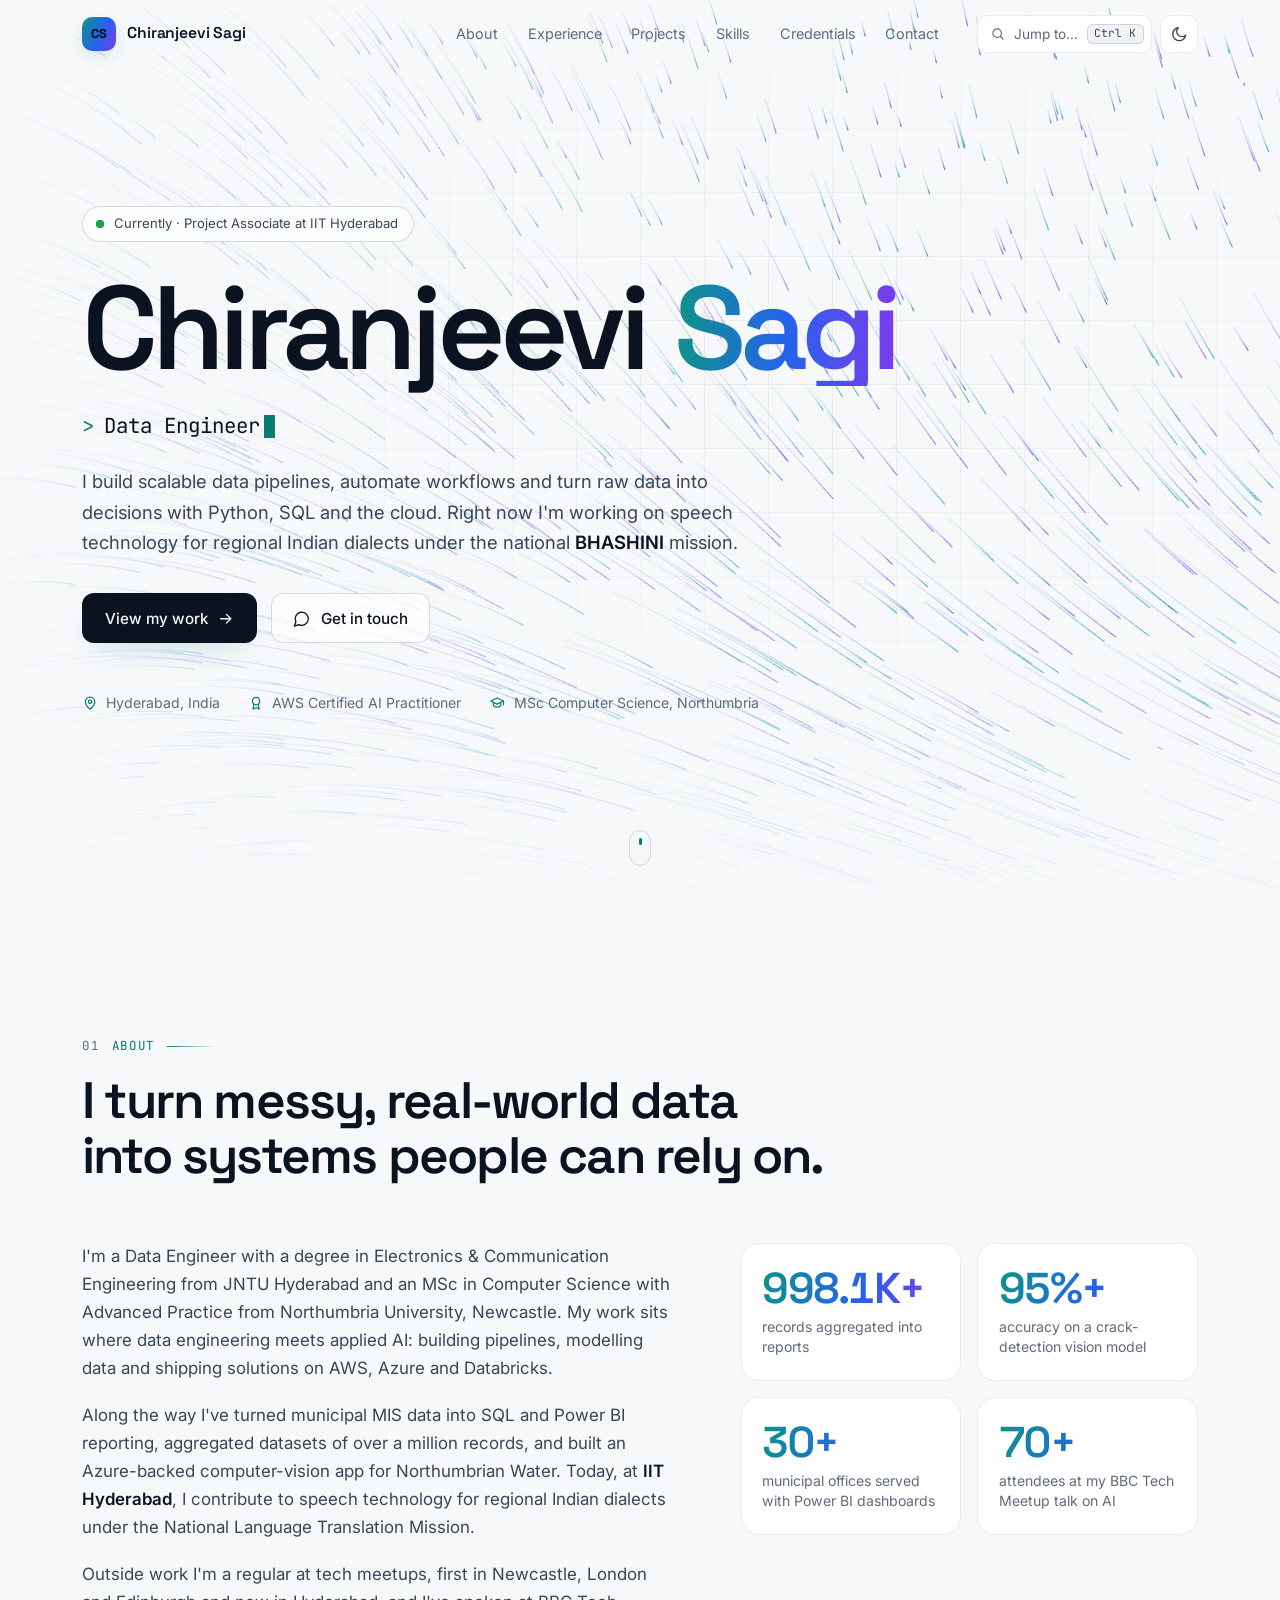
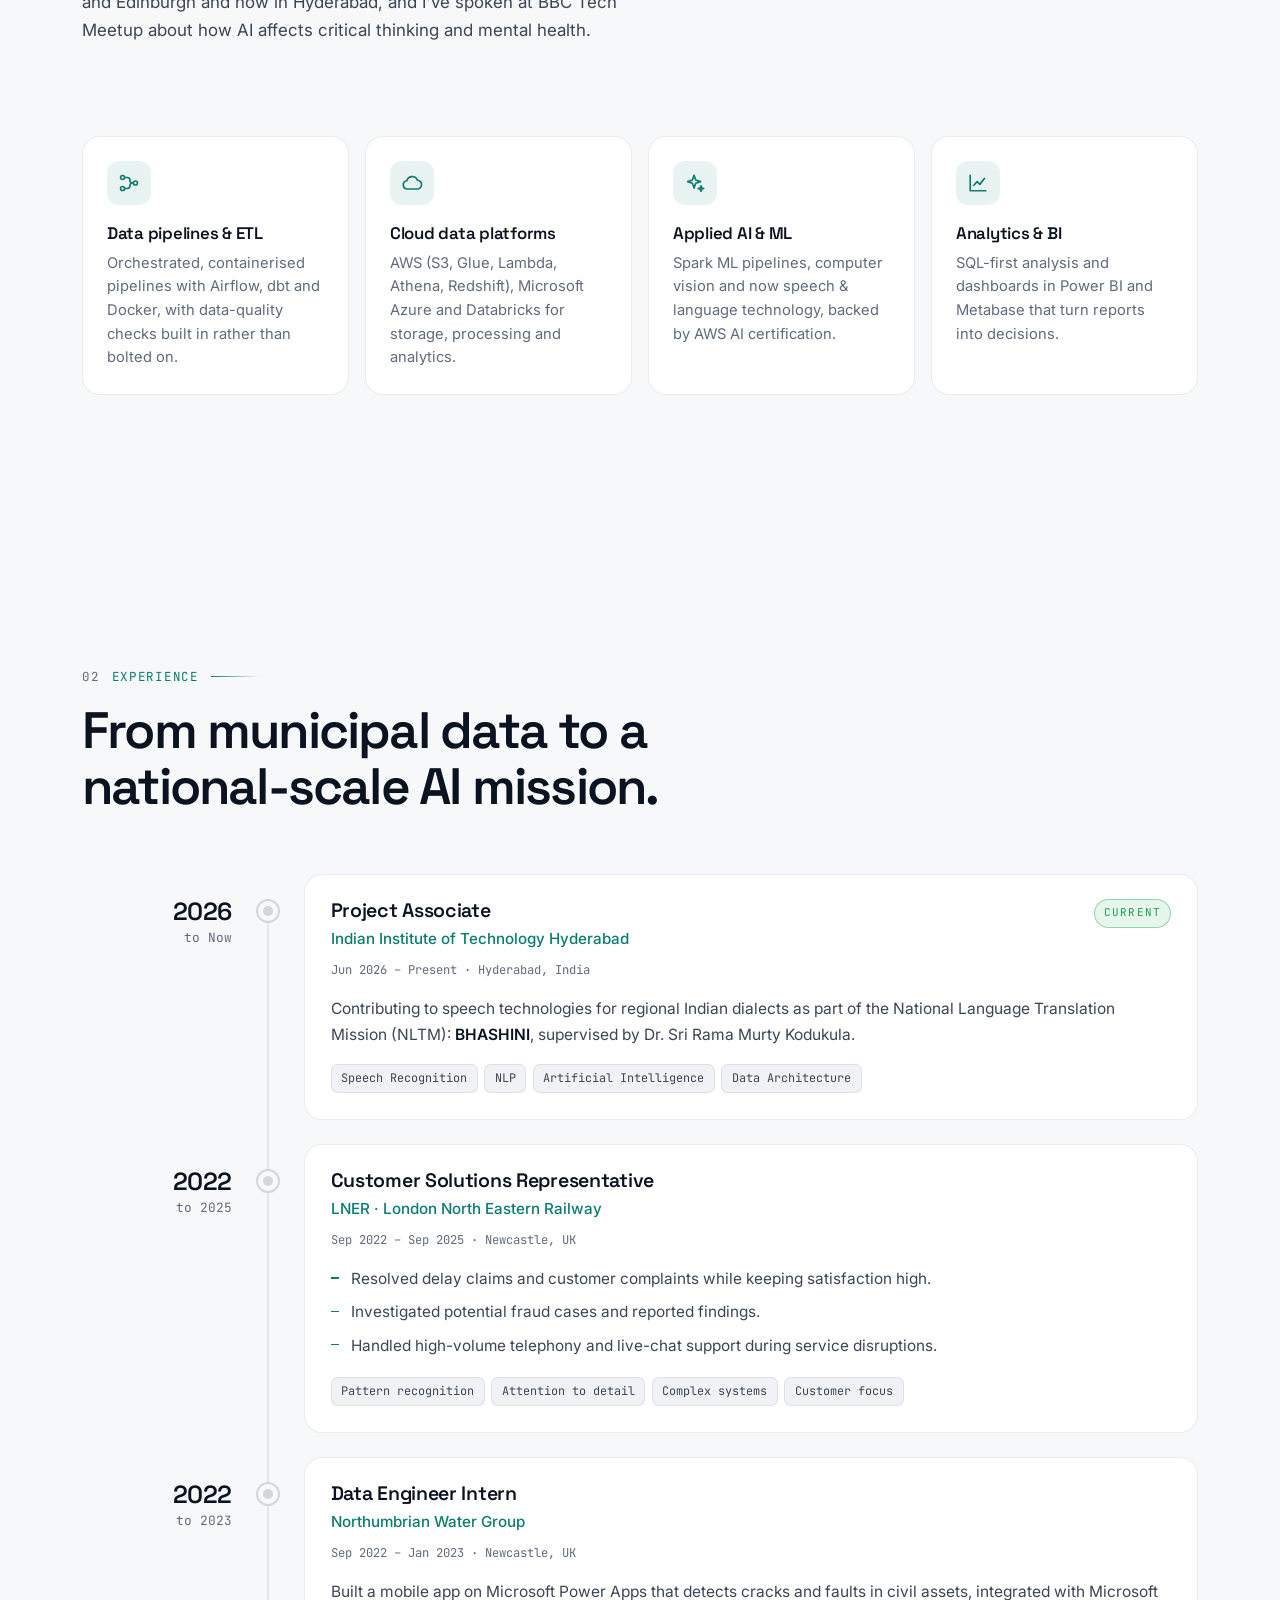
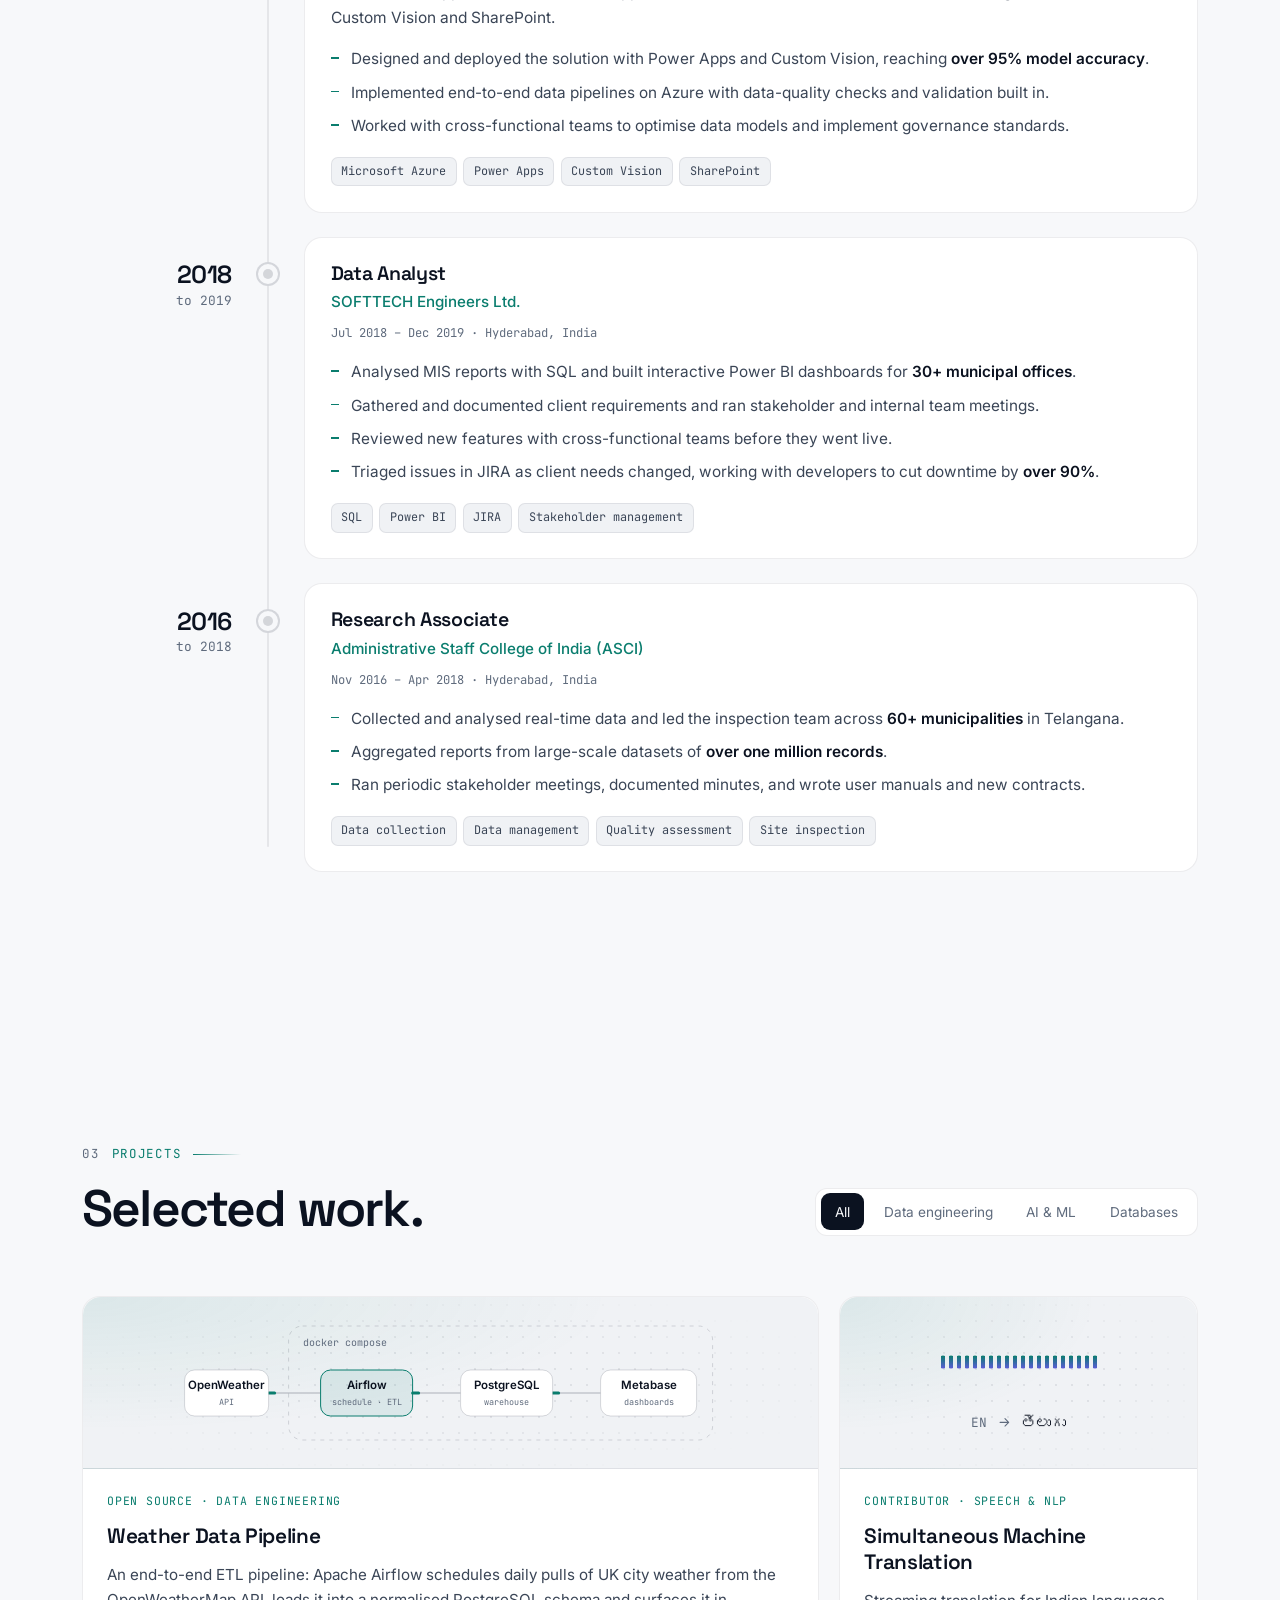
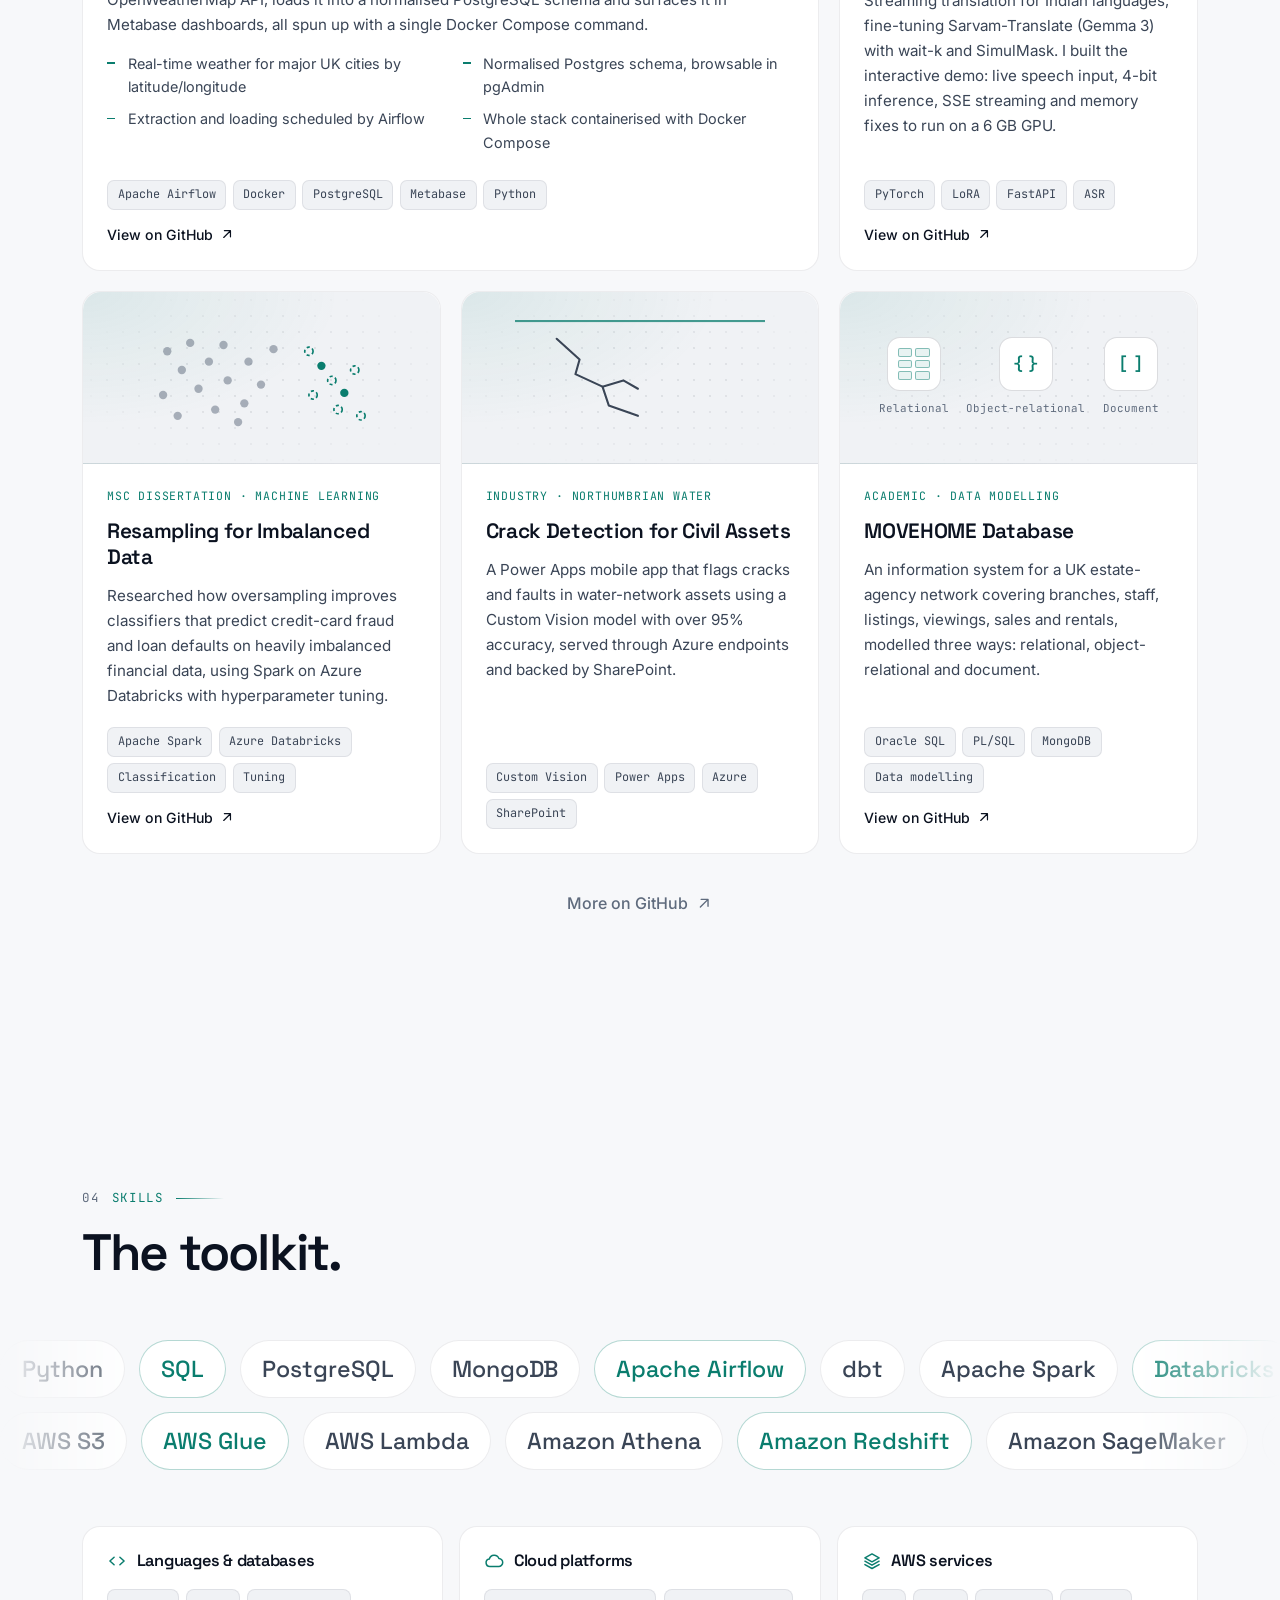
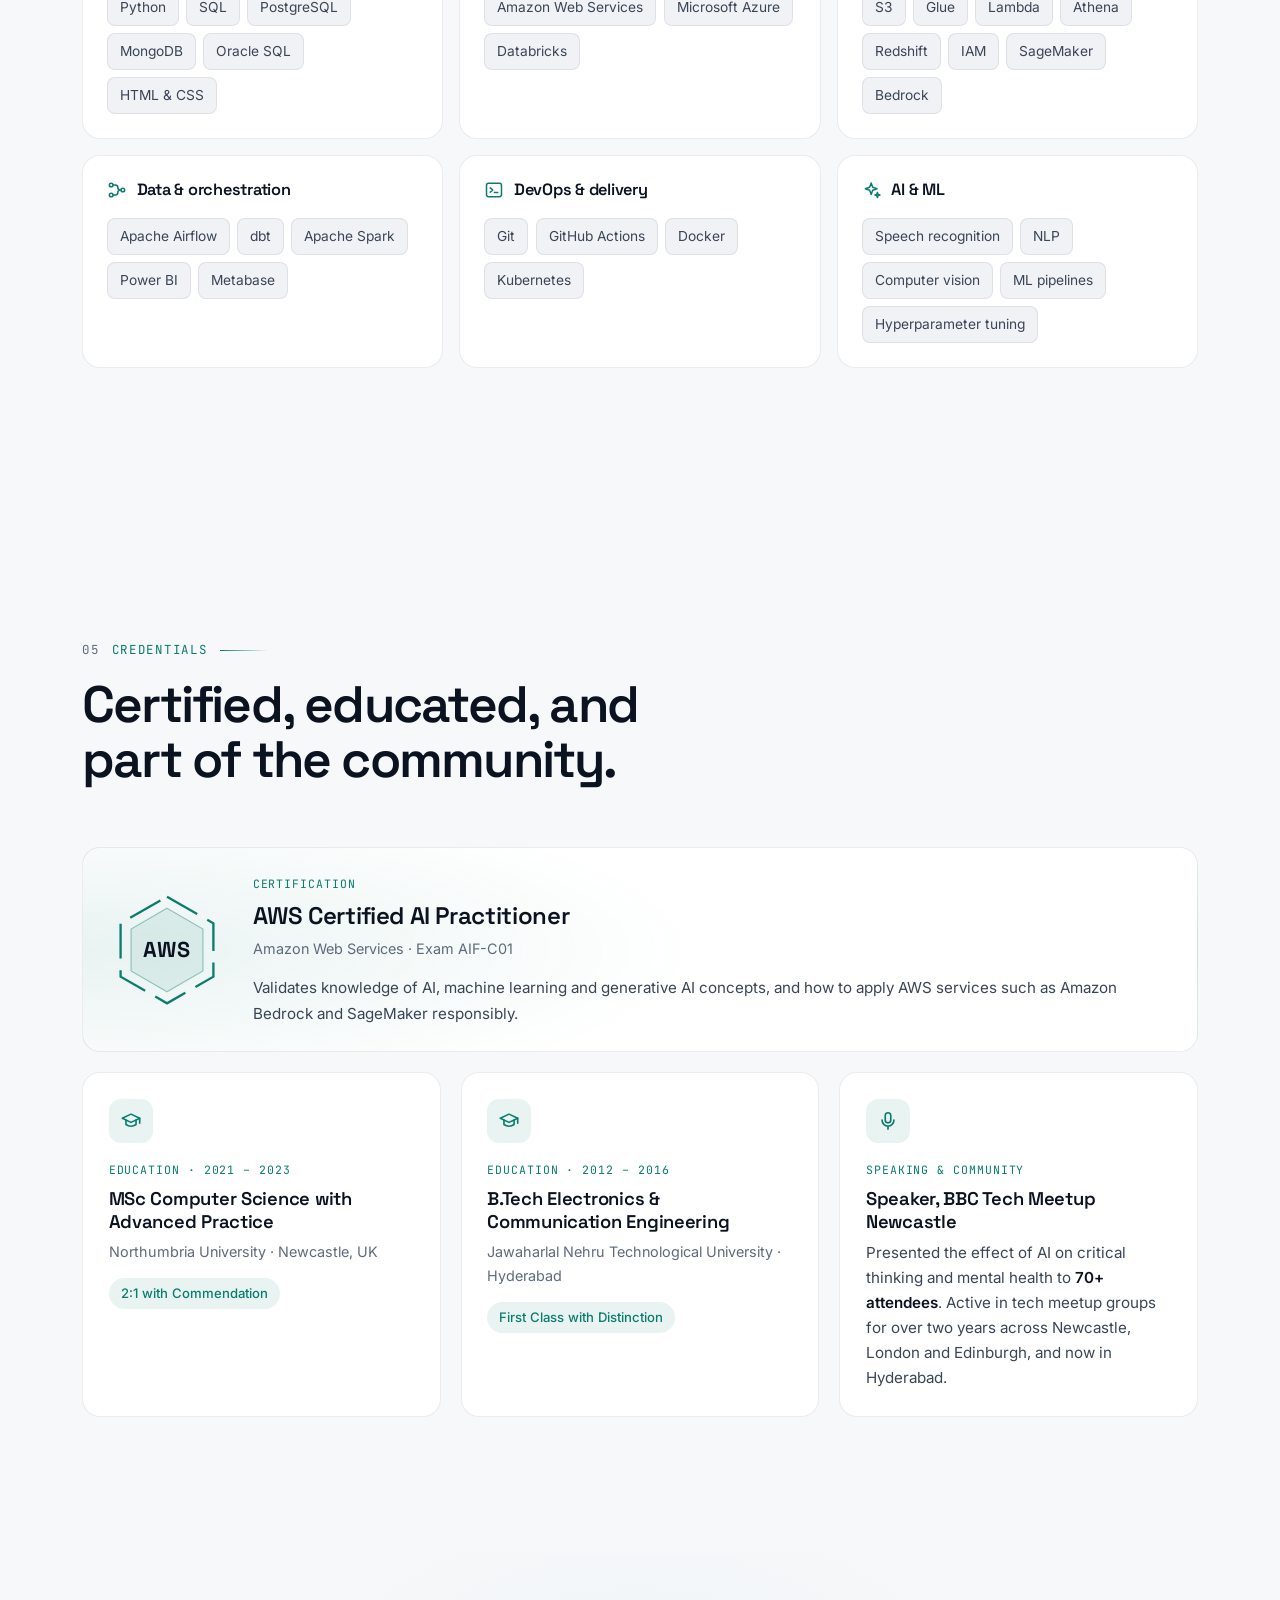
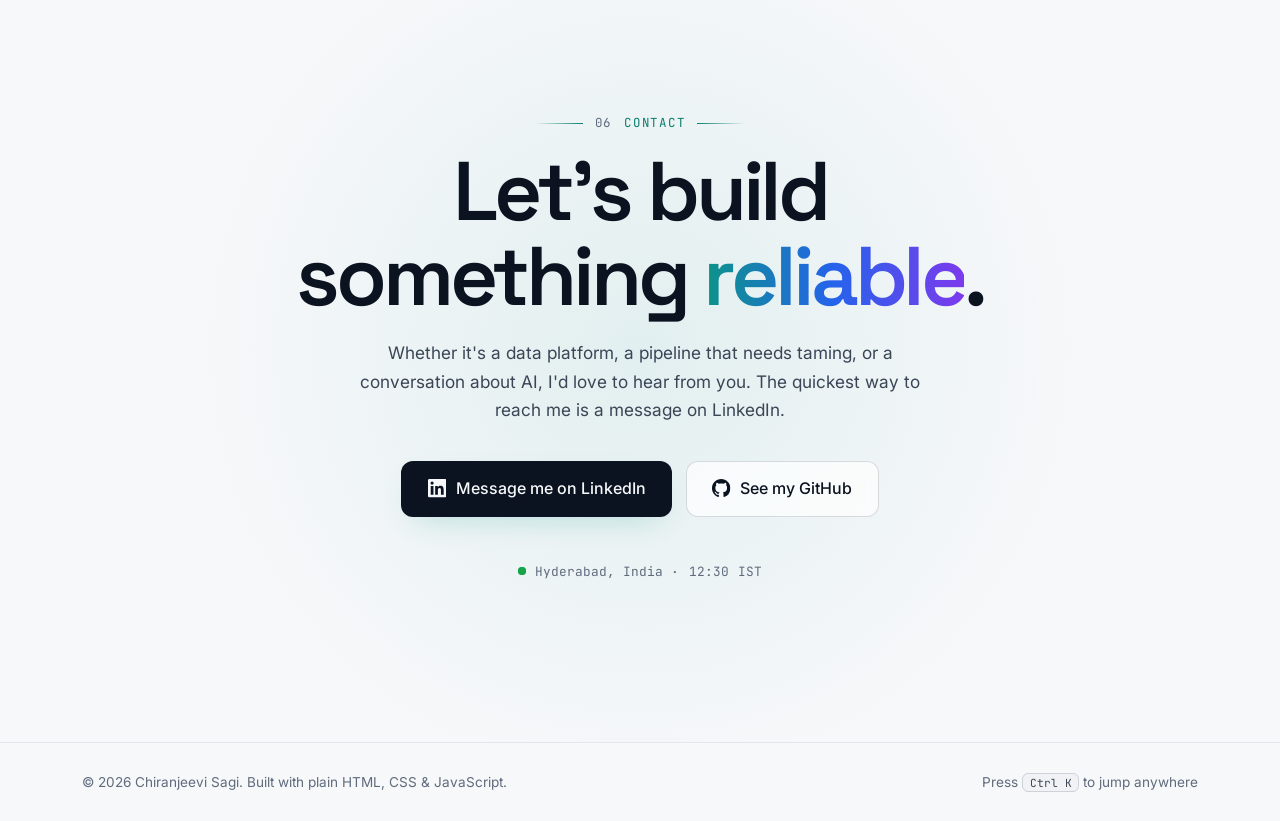
==== index.html @ fb735358 "Launch new portfolio site Plain HTML, CSS and JavaScript with no build step: canvas flow-field hero," ====
<!doctype html>
<html lang="en" class="no-js">
<head>
  <meta charset="utf-8">
  <meta name="viewport" content="width=device-width, initial-scale=1, viewport-fit=cover">
  <title>Chiranjeevi Sagi — Data Engineer</title>
  <meta name="description" content="Chiranjeevi Sagi — Data Engineer and AWS Certified AI Practitioner building scalable data pipelines, cloud data platforms and speech technology at IIT Hyderabad.">
  <meta name="author" content="Chiranjeevi Sagi">
  <link rel="canonical" href="https://chiranjeevi-sagi.github.io/portfolio/">
  <meta name="theme-color" content="#07090d">
  <meta name="color-scheme" content="dark light">

  <meta property="og:type" content="website">
  <meta property="og:site_name" content="Chiranjeevi Sagi">
  <meta property="og:title" content="Chiranjeevi Sagi — Data Engineer">
  <meta property="og:description" content="Scalable data pipelines, cloud data platforms and speech AI. AWS Certified AI Practitioner, currently at IIT Hyderabad.">
  <meta property="og:url" content="https://chiranjeevi-sagi.github.io/portfolio/">
  <meta property="og:image" content="https://chiranjeevi-sagi.github.io/portfolio/assets/img/og.jpg">
  <meta property="og:image:alt" content="Chiranjeevi Sagi — Data Engineer and AWS Certified AI Practitioner">
  <meta property="og:image:width" content="1200">
  <meta property="og:image:height" content="630">
  <meta name="twitter:card" content="summary_large_image">

  <link rel="icon" href="favicon.svg" type="image/svg+xml">
  <link rel="apple-touch-icon" href="assets/img/apple-touch-icon.png">

  <link rel="preconnect" href="https://fonts.googleapis.com">
  <link rel="preconnect" href="https://fonts.gstatic.com" crossorigin>
  <link rel="stylesheet" href="https://fonts.googleapis.com/css2?family=Inter:wght@400..600&family=JetBrains+Mono:wght@400;500&family=Space+Grotesk:wght@500..700&display=swap" media="print" onload="this.media='all'">
  <noscript><link rel="stylesheet" href="https://fonts.googleapis.com/css2?family=Inter:wght@400..600&family=JetBrains+Mono:wght@400;500&family=Space+Grotesk:wght@500..700&display=swap"></noscript>
  <link rel="stylesheet" href="assets/css/style.css">

  <script>
    (function () {
      var d = document.documentElement, t;
      d.classList.replace('no-js', 'js');
      try { t = localStorage.getItem('theme'); } catch (e) {}
      if (t !== 'light' && t !== 'dark') t = matchMedia('(prefers-color-scheme: light)').matches ? 'light' : 'dark';
      d.setAttribute('data-theme', t);
      // Never leave content hidden if the main script fails to load.
      setTimeout(function () { if (!d.classList.contains('ready')) d.classList.remove('js'); }, 4000);
    })();
  </script>
  <script src="assets/js/main.js" defer></script>

  <script type="application/ld+json">
  {
    "@context": "https://schema.org",
    "@type": "Person",
    "name": "Chiranjeevi Sagi",
    "jobTitle": "Data Engineer",
    "url": "https://chiranjeevi-sagi.github.io/portfolio/",
    "sameAs": ["https://github.com/chiranjeevi-sagi", "https://www.linkedin.com/in/chiranjeevisagi/"],
    "worksFor": { "@type": "Organization", "name": "Indian Institute of Technology Hyderabad" },
    "alumniOf": [
      { "@type": "CollegeOrUniversity", "name": "Northumbria University" },
      { "@type": "CollegeOrUniversity", "name": "Jawaharlal Nehru Technological University Hyderabad" }
    ],
    "address": { "@type": "PostalAddress", "addressLocality": "Hyderabad", "addressCountry": "IN" }
  }
  </script>
</head>
<body>
  <svg class="sprite" aria-hidden="true" focusable="false">
    <symbol id="i-github" viewBox="0 0 16 16"><path fill="currentColor" stroke="none" d="M8 0C3.58 0 0 3.58 0 8c0 3.54 2.29 6.53 5.47 7.59.4.07.55-.17.55-.38 0-.19-.01-.82-.01-1.49-2.01.37-2.53-.49-2.69-.94-.09-.23-.48-.94-.82-1.13-.28-.15-.68-.52-.01-.53.63-.01 1.08.58 1.23.82.72 1.21 1.87.87 2.33.66.07-.52.28-.87.51-1.07-1.78-.2-3.64-.89-3.64-3.95 0-.87.31-1.59.82-2.15-.08-.2-.36-1.02.08-2.12 0 0 .67-.21 2.2.82.64-.18 1.32-.27 2-.27.68 0 1.36.09 2 .27 1.53-1.04 2.2-.82 2.2-.82.44 1.1.16 1.92.08 2.12.51.56.82 1.27.82 2.15 0 3.07-1.87 3.75-3.65 3.95.29.25.54.73.54 1.48 0 1.07-.01 1.93-.01 2.2 0 .21.15.46.55.38A8.013 8.013 0 0 0 16 8c0-4.42-3.58-8-8-8z"/></symbol>
    <symbol id="i-linkedin" viewBox="0 0 24 24"><path fill="currentColor" stroke="none" d="M20.45 20.45h-3.56v-5.57c0-1.33-.02-3.04-1.85-3.04-1.85 0-2.14 1.45-2.14 2.94v5.67H9.35V9h3.41v1.56h.05c.48-.9 1.64-1.85 3.37-1.85 3.6 0 4.27 2.37 4.27 5.46v6.28zM5.34 7.43a2.06 2.06 0 1 1 0-4.13 2.06 2.06 0 0 1 0 4.13zM7.12 20.45H3.56V9h3.56v11.45zM22.22 0H1.77C.79 0 0 .77 0 1.73v20.54C0 23.23.79 24 1.77 24h20.45c.98 0 1.78-.77 1.78-1.73V1.73C24 .77 23.2 0 22.22 0z"/></symbol>
    <symbol id="i-chat" viewBox="0 0 24 24"><path d="M7.9 20A9 9 0 1 0 4 16.1L2 22z"/></symbol>
    <symbol id="i-arrow-right" viewBox="0 0 24 24"><path d="M5 12h14m-6-6 6 6-6 6"/></symbol>
    <symbol id="i-arrow-up-right" viewBox="0 0 24 24"><path d="M7 17 17 7M8 7h9v9"/></symbol>
    <symbol id="i-arrow-up" viewBox="0 0 24 24"><path d="M12 19V5m-6 6 6-6 6 6"/></symbol>
    <symbol id="i-sun" viewBox="0 0 24 24"><circle cx="12" cy="12" r="4"/><path d="M12 2.5v2m0 15v2M4.6 4.6l1.45 1.45m11.9 11.9 1.4 1.4M2.5 12h2m15 0h2M4.6 19.4l1.45-1.45M17.95 6.05l1.45-1.45"/></symbol>
    <symbol id="i-moon" viewBox="0 0 24 24"><path d="M20.5 13.2A8.5 8.5 0 1 1 10.8 3.5a6.6 6.6 0 0 0 9.7 9.7z"/></symbol>
    <symbol id="i-search" viewBox="0 0 24 24"><circle cx="11" cy="11" r="6.5"/><path d="m20 20-4.2-4.2"/></symbol>
    <symbol id="i-pin" viewBox="0 0 24 24"><path d="M12 21s-7-5.6-7-11a7 7 0 0 1 14 0c0 5.4-7 11-7 11z"/><circle cx="12" cy="10" r="2.5"/></symbol>
    <symbol id="i-hash" viewBox="0 0 24 24"><path d="M5 9h15M4 15h15M10.5 3.5 8.5 20.5M15.5 3.5l-2 17"/></symbol>
    <symbol id="i-pipeline" viewBox="0 0 24 24"><circle cx="5" cy="6" r="2.2"/><circle cx="5" cy="18" r="2.2"/><circle cx="19" cy="12" r="2.2"/><path d="M7.2 6H10a3 3 0 0 1 3 3v0a3 3 0 0 0 3 3h.8M7.2 18H10a3 3 0 0 0 3-3v0a3 3 0 0 1 3-3"/></symbol>
    <symbol id="i-cloud" viewBox="0 0 24 24"><path d="M7 18.5a4.5 4.5 0 0 1-.6-8.96A6 6 0 0 1 17.9 9a4.25 4.25 0 0 1-.4 9.5H7z"/></symbol>
    <symbol id="i-spark" viewBox="0 0 24 24"><path d="M11 3.5 12.8 8.7 18 10.5 12.8 12.3 11 17.5 9.2 12.3 4 10.5 9.2 8.7z"/><path d="m18.5 15 .8 2.2 2.2.8-2.2.8-.8 2.2-.8-2.2-2.2-.8 2.2-.8z"/></symbol>
    <symbol id="i-chart" viewBox="0 0 24 24"><path d="M3.5 3.5v17h17"/><path d="m7.5 14.5 3.5-4 3 3 5-6.5"/></symbol>
    <symbol id="i-code" viewBox="0 0 24 24"><path d="m8.5 7.5-5 4.5 5 4.5m7-9 5 4.5-5 4.5"/></symbol>
    <symbol id="i-db" viewBox="0 0 24 24"><ellipse cx="12" cy="5.5" rx="7.5" ry="2.8"/><path d="M4.5 5.5v13c0 1.55 3.36 2.8 7.5 2.8s7.5-1.25 7.5-2.8v-13M4.5 12c0 1.55 3.36 2.8 7.5 2.8s7.5-1.25 7.5-2.8"/></symbol>
    <symbol id="i-layers" viewBox="0 0 24 24"><path d="m12 3.5 8.5 4.75L12 13 3.5 8.25z"/><path d="m3.5 12.25 8.5 4.75 8.5-4.75M3.5 16.25 12 21l8.5-4.75"/></symbol>
    <symbol id="i-terminal" viewBox="0 0 24 24"><rect x="3" y="4" width="18" height="16" rx="2.5"/><path d="m7.5 9.5 3 2.5-3 2.5M12.5 15h4"/></symbol>
    <symbol id="i-award" viewBox="0 0 24 24"><circle cx="12" cy="9" r="5.5"/><path d="M8.6 13.4 7.5 21l4.5-2.6 4.5 2.6-1.1-7.6"/></symbol>
    <symbol id="i-cap" viewBox="0 0 24 24"><path d="M2.5 9 12 4.5 21.5 9 12 13.5z"/><path d="M6.5 11v4.8c3.2 2.4 7.8 2.4 11 0V11M21.5 9v5.5"/></symbol>
    <symbol id="i-mic" viewBox="0 0 24 24"><rect x="9" y="3" width="6" height="11" rx="3"/><path d="M5.5 11a6.5 6.5 0 0 0 13 0M12 17.5V21"/></symbol>
    <symbol id="i-palette" viewBox="0 0 24 24"><path d="M12 3.5a8.5 8.5 0 1 0 0 17c1.1 0 1.6-.8 1.6-1.6 0-1.1-.9-1.4-.9-2.3 0-.9.7-1.6 1.6-1.6h2.1a4.1 4.1 0 0 0 4.1-4.1c0-4.2-3.8-7.4-8.5-7.4z"/><circle cx="7.8" cy="11" r="1"/><circle cx="10.5" cy="7.5" r="1"/><circle cx="14.8" cy="7.8" r="1"/></symbol>
  </svg>

  <a class="skip-link" href="#main">Skip to content</a>
  <div class="progress" aria-hidden="true"><span></span></div>

  <header class="site-header">
    <nav class="nav container" aria-label="Primary">
      <a class="brand" href="#home" aria-label="Chiranjeevi Sagi, back to top">
        <span class="brand-mark" aria-hidden="true">CS</span>
        <span class="brand-name">Chiranjeevi Sagi</span>
      </a>

      <div class="nav-links-wrap">
        <ul class="nav-links">
          <li><a href="#about" data-nav>About</a></li>
          <li><a href="#experience" data-nav>Experience</a></li>
          <li><a href="#projects" data-nav>Projects</a></li>
          <li><a href="#skills" data-nav>Skills</a></li>
          <li><a href="#credentials" data-nav>Credentials</a></li>
          <li><a href="#contact" data-nav>Contact</a></li>
        </ul>
        <span class="nav-indicator" aria-hidden="true"></span>
      </div>

      <div class="nav-actions">
        <button class="cmd-btn" type="button" data-palette-open aria-label="Open command menu" aria-keyshortcuts="Control+K Meta+K">
          <svg class="icon" aria-hidden="true"><use href="#i-search"/></svg>
          <span class="cmd-btn-label">Jump to…</span>
          <kbd data-kbd>Ctrl K</kbd>
        </button>
        <button class="icon-btn theme-toggle" type="button" aria-label="Switch to light theme">
          <svg class="icon icon-sun" aria-hidden="true"><use href="#i-sun"/></svg>
          <svg class="icon icon-moon" aria-hidden="true"><use href="#i-moon"/></svg>
        </button>
        <button class="icon-btn menu-toggle" type="button" aria-expanded="false" aria-controls="mobile-menu" aria-label="Open menu">
          <span class="menu-bars" aria-hidden="true"><span></span><span></span></span>
        </button>
      </div>
    </nav>
  </header>

  <div class="mobile-menu" id="mobile-menu" hidden>
    <nav aria-label="Mobile">
      <ol class="mobile-links">
        <li style="--i:0"><a href="#about"><span>01</span>About</a></li>
        <li style="--i:1"><a href="#experience"><span>02</span>Experience</a></li>
        <li style="--i:2"><a href="#projects"><span>03</span>Projects</a></li>
        <li style="--i:3"><a href="#skills"><span>04</span>Skills</a></li>
        <li style="--i:4"><a href="#credentials"><span>05</span>Credentials</a></li>
        <li style="--i:5"><a href="#contact"><span>06</span>Contact</a></li>
      </ol>
      <div class="mobile-menu-foot" style="--i:6">
        <span>Hyderabad, India</span>
        <div class="mobile-social">
          <a href="https://github.com/chiranjeevi-sagi" target="_blank" rel="noopener" aria-label="GitHub"><svg class="icon" aria-hidden="true"><use href="#i-github"/></svg></a>
          <a href="https://www.linkedin.com/in/chiranjeevisagi/" target="_blank" rel="noopener" aria-label="LinkedIn"><svg class="icon" aria-hidden="true"><use href="#i-linkedin"/></svg></a>
        </div>
      </div>
    </nav>
  </div>

  <main id="main">
    <!-- ============ HERO ============ -->
    <section class="hero" id="home" aria-label="Introduction">
      <canvas class="hero-canvas" aria-hidden="true"></canvas>
      <div class="hero-grid" aria-hidden="true"></div>

      <div class="container hero-inner">
        <p class="hero-status hero-anim" style="--d:.1s">
          <span class="pulse" aria-hidden="true"></span>
          Currently · Project Associate at IIT Hyderabad
        </p>

        <h1 class="hero-title">
          <span class="word"><span class="word-inner" style="--d:.25s">Chiranjeevi</span></span>
          <span class="word"><span class="word-inner grad-text" style="--d:.38s">Sagi</span></span>
        </h1>

        <p class="hero-role hero-anim" style="--d:.6s">
          <span class="sr-only">Data Engineer and AWS Certified AI Practitioner.</span>
          <span class="prompt" aria-hidden="true">&gt;</span>
          <span class="typed" aria-hidden="true" data-words='["Data Engineer","AWS Certified AI Practitioner","Data pipeline builder","Speech & NLP explorer"]'>Data Engineer</span><span class="caret" aria-hidden="true"></span>
        </p>

        <p class="hero-lede hero-anim" style="--d:.75s">
          I build scalable data pipelines, automate workflows and turn raw data into decisions with Python, SQL and the cloud.
          Right now I'm working on speech technology for regional Indian dialects under the national <strong>BHASHINI</strong> mission.
        </p>

        <div class="hero-cta hero-anim" style="--d:.9s">
          <a class="btn btn-primary magnetic" href="#projects">
            View my work
            <svg class="icon" aria-hidden="true"><use href="#i-arrow-right"/></svg>
          </a>
          <a class="btn btn-ghost magnetic" href="#contact">
            <svg class="icon" aria-hidden="true"><use href="#i-chat"/></svg>
            Get in touch
          </a>
        </div>

        <ul class="hero-facts hero-anim" style="--d:1.05s" aria-label="Quick facts">
          <li><svg class="icon" aria-hidden="true"><use href="#i-pin"/></svg>Hyderabad, India</li>
          <li><svg class="icon" aria-hidden="true"><use href="#i-award"/></svg>AWS Certified AI Practitioner</li>
          <li><svg class="icon" aria-hidden="true"><use href="#i-cap"/></svg>MSc Computer Science, Northumbria</li>
        </ul>
      </div>

      <a class="scroll-cue" href="#about" aria-label="Scroll to About">
        <span class="scroll-cue-track" aria-hidden="true"><span></span></span>
      </a>
    </section>

    <!-- ============ ABOUT ============ -->
    <section class="section" id="about" aria-labelledby="about-title">
      <div class="container">
        <header class="section-head reveal">
          <p class="eyebrow"><span>01</span>About</p>
          <h2 id="about-title">I turn messy, real-world data into systems people can rely on.</h2>
        </header>

        <div class="about-grid">
          <div class="about-copy reveal">
            <p>
              I'm a Data Engineer with a degree in Electronics &amp; Communication Engineering from JNTU Hyderabad and an
              MSc in Computer Science with Advanced Practice from Northumbria University, Newcastle. My work sits where
              data engineering meets applied AI: building pipelines, modelling data and shipping solutions on AWS, Azure and Databricks.
            </p>
            <p>
              Along the way I've turned municipal MIS data into SQL and Power BI reporting, aggregated datasets of over a
              million records, and built an Azure-backed computer-vision app for Northumbrian Water. Today, at
              <strong>IIT Hyderabad</strong>, I contribute to speech technology for regional Indian dialects under the
              National Language Translation Mission.
            </p>
            <p>
              Outside work I'm a regular at tech meetups, first in Newcastle, London and Edinburgh and now in Hyderabad,
              and I've spoken at BBC Tech Meetup about how AI affects critical thinking and mental health.
            </p>
          </div>

          <ul class="stats reveal" data-stagger>
            <li class="stat card">
              <span class="stat-num" data-count="1000000" data-suffix="+">1M+</span>
              <span class="stat-label">records aggregated into reports</span>
            </li>
            <li class="stat card">
              <span class="stat-num" data-count="95" data-suffix="%+">95%+</span>
              <span class="stat-label">accuracy on a crack-detection vision model</span>
            </li>
            <li class="stat card">
              <span class="stat-num" data-count="30" data-suffix="+">30+</span>
              <span class="stat-label">municipal offices served with Power BI dashboards</span>
            </li>
            <li class="stat card">
              <span class="stat-num" data-count="70" data-suffix="+">70+</span>
              <span class="stat-label">attendees at my BBC Tech Meetup talk on AI</span>
            </li>
          </ul>
        </div>

        <ul class="focus-grid" data-stagger>
          <li class="focus card">
            <span class="focus-icon"><svg class="icon" aria-hidden="true"><use href="#i-pipeline"/></svg></span>
            <h3>Data pipelines &amp; ETL</h3>
            <p>Orchestrated, containerised pipelines with Airflow, dbt and Docker, with data-quality checks built in rather than bolted on.</p>
          </li>
          <li class="focus card">
            <span class="focus-icon"><svg class="icon" aria-hidden="true"><use href="#i-cloud"/></svg></span>
            <h3>Cloud data platforms</h3>
            <p>AWS (S3, Glue, Lambda, Athena, Redshift), Microsoft Azure and Databricks for storage, processing and analytics.</p>
          </li>
          <li class="focus card">
            <span class="focus-icon"><svg class="icon" aria-hidden="true"><use href="#i-spark"/></svg></span>
            <h3>Applied AI &amp; ML</h3>
            <p>Spark ML pipelines, computer vision and now speech &amp; language technology, backed by AWS AI certification.</p>
          </li>
          <li class="focus card">
            <span class="focus-icon"><svg class="icon" aria-hidden="true"><use href="#i-chart"/></svg></span>
            <h3>Analytics &amp; BI</h3>
            <p>SQL-first analysis and dashboards in Power BI and Metabase that turn reports into decisions.</p>
          </li>
        </ul>
      </div>
    </section>

    <!-- ============ EXPERIENCE ============ -->
    <section class="section" id="experience" aria-labelledby="experience-title">
      <div class="container">
        <header class="section-head reveal">
          <p class="eyebrow"><span>02</span>Experience</p>
          <h2 id="experience-title">From municipal data to a national-scale AI mission.</h2>
        </header>

        <ol class="timeline">
          <li class="tl-item reveal">
            <p class="tl-when"><span>2026</span>to Now</p>
            <span class="tl-dot" aria-hidden="true"></span>
            <article class="tl-card card">
              <header class="tl-head">
                <div>
                  <h3>Project Associate</h3>
                  <p class="tl-org">Indian Institute of Technology Hyderabad</p>
                </div>
                <span class="badge badge-live">Current</span>
              </header>
              <p class="tl-meta">Jun 2026 – Present · Hyderabad, India</p>
              <p>
                Contributing to speech technologies for regional Indian dialects as part of the National Language
                Translation Mission (NLTM): <strong>BHASHINI</strong>, supervised by Dr. Sri Rama Murty Kodukula.
              </p>
              <ul class="tags"><li>Speech Recognition</li><li>NLP</li><li>Artificial Intelligence</li><li>Data Architecture</li></ul>
            </article>
          </li>

          <li class="tl-item reveal">
            <p class="tl-when"><span>2022</span>to 2025</p>
            <span class="tl-dot" aria-hidden="true"></span>
            <article class="tl-card card">
              <header class="tl-head">
                <div>
                  <h3>Customer Solutions Representative</h3>
                  <p class="tl-org">LNER · London North Eastern Railway</p>
                </div>
              </header>
              <p class="tl-meta">Sep 2022 – Sep 2025 · Newcastle, UK</p>
              <ul class="tl-points">
                <li>Resolved delay claims and customer complaints while keeping satisfaction high.</li>
                <li>Investigated potential fraud cases and reported findings.</li>
                <li>Handled high-volume telephony and live-chat support during service disruptions.</li>
              </ul>
              <ul class="tags"><li>Pattern recognition</li><li>Attention to detail</li><li>Complex systems</li><li>Customer focus</li></ul>
            </article>
          </li>

          <li class="tl-item reveal">
            <p class="tl-when"><span>2022</span>to 2023</p>
            <span class="tl-dot" aria-hidden="true"></span>
            <article class="tl-card card">
              <header class="tl-head">
                <div>
                  <h3>Data Engineer Intern</h3>
                  <p class="tl-org">Northumbrian Water Group</p>
                </div>
              </header>
              <p class="tl-meta">Sep 2022 – Jan 2023 · Newcastle, UK</p>
              <p>Built a mobile app on Microsoft Power Apps that detects cracks and faults in civil assets, integrated with Microsoft Custom Vision and SharePoint.</p>
              <ul class="tl-points">
                <li>Designed and deployed the solution with Power Apps and Custom Vision, reaching <strong>over 95% model accuracy</strong>.</li>
                <li>Implemented end-to-end data pipelines on Azure with data-quality checks and validation built in.</li>
                <li>Worked with cross-functional teams to optimise data models and implement governance standards.</li>
              </ul>
              <ul class="tags"><li>Microsoft Azure</li><li>Power Apps</li><li>Custom Vision</li><li>SharePoint</li></ul>
            </article>
          </li>

          <li class="tl-item reveal">
            <p class="tl-when"><span>2018</span>to 2019</p>
            <span class="tl-dot" aria-hidden="true"></span>
            <article class="tl-card card">
              <header class="tl-head">
                <div>
                  <h3>Data Analyst</h3>
                  <p class="tl-org">SOFTTECH Engineers Ltd.</p>
                </div>
              </header>
              <p class="tl-meta">Jul 2018 – Dec 2019 · Hyderabad, India</p>
              <ul class="tl-points">
                <li>Analysed MIS reports with SQL and built interactive Power BI dashboards for <strong>30+ municipal offices</strong>.</li>
                <li>Gathered and documented client requirements and ran stakeholder and internal team meetings.</li>
                <li>Reviewed new features with cross-functional teams before they went live.</li>
                <li>Triaged issues in JIRA as client needs changed, working with developers to cut downtime by <strong>over 90%</strong>.</li>
              </ul>
              <ul class="tags"><li>SQL</li><li>Power BI</li><li>JIRA</li><li>Stakeholder management</li></ul>
            </article>
          </li>

          <li class="tl-item reveal">
            <p class="tl-when"><span>2016</span>to 2018</p>
            <span class="tl-dot" aria-hidden="true"></span>
            <article class="tl-card card">
              <header class="tl-head">
                <div>
                  <h3>Research Associate</h3>
                  <p class="tl-org">Administrative Staff College of India (ASCI)</p>
                </div>
              </header>
              <p class="tl-meta">Nov 2016 – Apr 2018 · Hyderabad, India</p>
              <ul class="tl-points">
                <li>Collected and analysed real-time data and led the inspection team across <strong>60+ municipalities</strong> in Telangana.</li>
                <li>Aggregated reports from large-scale datasets of <strong>over one million records</strong>.</li>
                <li>Ran periodic stakeholder meetings, documented minutes, and wrote user manuals and new contracts.</li>
              </ul>
              <ul class="tags"><li>Data collection</li><li>Data management</li><li>Quality assessment</li><li>Site inspection</li></ul>
            </article>
          </li>
        </ol>
      </div>
    </section>

    <!-- ============ PROJECTS ============ -->
    <section class="section" id="projects" aria-labelledby="projects-title">
      <div class="container">
        <header class="section-head section-head-row reveal">
          <div>
            <p class="eyebrow"><span>03</span>Projects</p>
            <h2 id="projects-title">Selected work.</h2>
          </div>
          <div class="filters" role="group" aria-label="Filter projects">
            <button type="button" class="filter-btn" data-filter="all" aria-pressed="true">All</button>
            <button type="button" class="filter-btn" data-filter="de" aria-pressed="false">Data engineering</button>
            <button type="button" class="filter-btn" data-filter="ai" aria-pressed="false">AI &amp; ML</button>
            <button type="button" class="filter-btn" data-filter="db" aria-pressed="false">Databases</button>
          </div>
        </header>

        <div class="projects-grid" data-stagger>
          <!-- Weather pipeline (featured) -->
          <article class="project card project-featured" data-cat="de" data-tilt style="--vtn:p-weather">
            <div class="project-visual viz-pipeline" aria-hidden="true">
              <svg viewBox="0 0 560 150" preserveAspectRatio="xMidYMid meet">
                <rect class="viz-frame" x="118" y="18" width="424" height="114" rx="14"/>
                <text class="viz-caption" x="132" y="38">docker compose</text>
                <path class="viz-link" d="M98 85 H150"/>
                <path class="viz-link" d="M242 85 H290"/>
                <path class="viz-link" d="M382 85 H430"/>
                <path class="viz-flow" d="M98 85 H150"/>
                <path class="viz-flow" d="M242 85 H290" style="animation-delay:-.6s"/>
                <path class="viz-flow" d="M382 85 H430" style="animation-delay:-1.2s"/>
                <g class="viz-node"><rect x="14" y="62" width="84" height="46" rx="10"/><text x="56" y="81">OpenWeather</text><text class="viz-sub" x="56" y="97">API</text></g>
                <g class="viz-node viz-node-accent"><rect x="150" y="62" width="92" height="46" rx="10"/><text x="196" y="81">Airflow</text><text class="viz-sub" x="196" y="97">schedule · ETL</text></g>
                <g class="viz-node"><rect x="290" y="62" width="92" height="46" rx="10"/><text x="336" y="81">PostgreSQL</text><text class="viz-sub" x="336" y="97">warehouse</text></g>
                <g class="viz-node"><rect x="430" y="62" width="96" height="46" rx="10"/><text x="478" y="81">Metabase</text><text class="viz-sub" x="478" y="97">dashboards</text></g>
              </svg>
            </div>
            <div class="project-body">
              <p class="project-kind">Open source · Data engineering</p>
              <h3><a class="stretched" href="https://github.com/chiranjeevi-sagi/weather-data-pipeline" target="_blank" rel="noopener">Weather Data Pipeline</a></h3>
              <p>
                An end-to-end ETL pipeline: Apache Airflow schedules daily pulls of UK city weather from the OpenWeatherMap API,
                loads it into a normalised PostgreSQL schema and surfaces it in Metabase dashboards, all spun up with a single Docker Compose command.
              </p>
              <ul class="tl-points project-points">
                <li>Real-time weather for major UK cities by latitude/longitude</li>
                <li>Normalised Postgres schema, browsable in pgAdmin</li>
                <li>Extraction and loading scheduled by Airflow</li>
                <li>Whole stack containerised with Docker Compose</li>
              </ul>
              <ul class="tags"><li>Apache Airflow</li><li>Docker</li><li>PostgreSQL</li><li>Metabase</li><li>Python</li></ul>
              <span class="project-cta">View on GitHub <svg class="icon" aria-hidden="true"><use href="#i-arrow-up-right"/></svg></span>
            </div>
          </article>

          <!-- Simultaneous MT -->
          <article class="project card" data-cat="ai" data-tilt style="--vtn:p-simulmt">
            <div class="project-visual viz-wave" aria-hidden="true">
              <div class="wave-bars"><i></i><i></i><i></i><i></i><i></i><i></i><i></i><i></i><i></i><i></i><i></i><i></i><i></i><i></i><i></i><i></i><i></i><i></i><i></i><i></i></div>
              <div class="wave-langs"><span>EN</span><svg class="icon" aria-hidden="true"><use href="#i-arrow-right"/></svg><span lang="te">తెలుగు</span></div>
            </div>
            <div class="project-body">
              <p class="project-kind">Contributor · Speech &amp; NLP</p>
              <h3><a class="stretched" href="https://github.com/chiranjeevi-sagi/Simultaneous-Machine-Translation" target="_blank" rel="noopener">Simultaneous Machine Translation</a></h3>
              <p>
                Streaming translation for Indian languages, fine-tuning Sarvam-Translate (Gemma 3) with wait-k and SimulMask.
                I built the interactive demo: live speech input, 4-bit inference, SSE streaming and memory fixes to run on a 6&nbsp;GB GPU.
              </p>
              <ul class="tags"><li>PyTorch</li><li>LoRA</li><li>FastAPI</li><li>ASR</li></ul>
              <span class="project-cta">View on GitHub <svg class="icon" aria-hidden="true"><use href="#i-arrow-up-right"/></svg></span>
            </div>
          </article>

          <!-- Dissertation -->
          <article class="project card" data-cat="ai de" data-tilt style="--vtn:p-dissertation">
            <div class="project-visual viz-balance" aria-hidden="true">
              <svg viewBox="0 0 240 110">
                <g class="dots-major">
                  <circle cx="30" cy="30" r="4"/><circle cx="52" cy="22" r="4"/><circle cx="44" cy="48" r="4"/><circle cx="70" cy="40" r="4"/><circle cx="26" cy="72" r="4"/><circle cx="60" cy="66" r="4"/><circle cx="88" cy="58" r="4"/><circle cx="84" cy="24" r="4"/><circle cx="40" cy="92" r="4"/><circle cx="76" cy="86" r="4"/><circle cx="104" cy="80" r="4"/><circle cx="108" cy="40" r="4"/><circle cx="120" cy="62" r="4"/><circle cx="132" cy="28" r="4"/><circle cx="98" cy="98" r="4"/>
                </g>
                <g class="dots-minor"><circle cx="178" cy="44" r="4"/><circle cx="200" cy="70" r="4"/></g>
                <g class="dots-synth"><circle cx="188" cy="58" r="4"/><circle cx="170" cy="72" r="4"/><circle cx="210" cy="48" r="4"/><circle cx="194" cy="86" r="4"/><circle cx="216" cy="92" r="4"/><circle cx="166" cy="30" r="4"/></g>
              </svg>
            </div>
            <div class="project-body">
              <p class="project-kind">MSc dissertation · Machine learning</p>
              <h3><a class="stretched" href="https://github.com/chiranjeevi-sagi/oversampling-on-imbalanced-datasets" target="_blank" rel="noopener">Resampling for Imbalanced Data</a></h3>
              <p>
                Researched how oversampling improves classifiers that predict credit-card fraud and loan defaults on heavily
                imbalanced financial data, using Spark on Azure Databricks with hyperparameter tuning.
              </p>
              <ul class="tags"><li>Apache Spark</li><li>Azure Databricks</li><li>Classification</li><li>Tuning</li></ul>
              <span class="project-cta">View on GitHub <svg class="icon" aria-hidden="true"><use href="#i-arrow-up-right"/></svg></span>
            </div>
          </article>

          <!-- Crack detection -->
          <article class="project card" data-cat="ai" data-tilt style="--vtn:p-crack">
            <div class="project-visual viz-scan" aria-hidden="true">
              <svg viewBox="0 0 240 110">
                <path class="crack" d="M40 18 L62 38 L58 52 L84 64 L90 82 L118 92"/>
                <path class="crack crack-2" d="M84 64 L104 58 L118 66"/>
                <rect class="bbox" x="30" y="10" width="98" height="92" rx="4"/>
                <text class="bbox-label" x="34" y="7">crack</text>
                <rect class="scanline" x="0" y="0" width="240" height="2"/>
              </svg>
            </div>
            <div class="project-body">
              <p class="project-kind">Industry · Northumbrian Water</p>
              <h3>Crack Detection for Civil Assets</h3>
              <p>
                A Power Apps mobile app that flags cracks and faults in water-network assets using a Custom Vision model with
                over 95% accuracy, served through Azure endpoints and backed by SharePoint.
              </p>
              <ul class="tags"><li>Custom Vision</li><li>Power Apps</li><li>Azure</li><li>SharePoint</li></ul>
            </div>
          </article>

          <!-- Movehome -->
          <article class="project card" data-cat="db" data-tilt style="--vtn:p-movehome">
            <div class="project-visual viz-models" aria-hidden="true">
              <div class="model"><span class="model-ico model-table"><i></i><i></i><i></i><i></i><i></i><i></i></span><span>Relational</span></div>
              <div class="model"><span class="model-ico model-obj">{&thinsp;}</span><span>Object-relational</span></div>
              <div class="model"><span class="model-ico model-doc">[&thinsp;]</span><span>Document</span></div>
            </div>
            <div class="project-body">
              <p class="project-kind">Academic · Data modelling</p>
              <h3><a class="stretched" href="https://github.com/chiranjeevi-sagi/Movehome_db" target="_blank" rel="noopener">MOVEHOME Database</a></h3>
              <p>
                An information system for a UK estate-agency network covering branches, staff, listings, viewings, sales and rentals,
                modelled three ways: relational, object-relational and document.
              </p>
              <ul class="tags"><li>Oracle SQL</li><li>PL/SQL</li><li>MongoDB</li><li>Data modelling</li></ul>
              <span class="project-cta">View on GitHub <svg class="icon" aria-hidden="true"><use href="#i-arrow-up-right"/></svg></span>
            </div>
          </article>
        </div>

        <p class="more-link reveal">
          <a href="https://github.com/chiranjeevi-sagi?tab=repositories" target="_blank" rel="noopener">
            More on GitHub <svg class="icon" aria-hidden="true"><use href="#i-arrow-up-right"/></svg>
          </a>
        </p>
      </div>
    </section>

    <!-- ============ SKILLS ============ -->
    <section class="section" id="skills" aria-labelledby="skills-title">
      <div class="container">
        <header class="section-head reveal">
          <p class="eyebrow"><span>04</span>Skills</p>
          <h2 id="skills-title">The toolkit.</h2>
        </header>
      </div>

      <div class="marquee reveal" aria-hidden="true">
        <div class="marquee-row">
          <ul class="marquee-track">
            <li>Python</li><li>SQL</li><li>PostgreSQL</li><li>MongoDB</li><li>Apache Airflow</li><li>dbt</li><li>Apache Spark</li><li>Databricks</li><li>Docker</li><li>Kubernetes</li><li>GitHub Actions</li>
            <li>Python</li><li>SQL</li><li>PostgreSQL</li><li>MongoDB</li><li>Apache Airflow</li><li>dbt</li><li>Apache Spark</li><li>Databricks</li><li>Docker</li><li>Kubernetes</li><li>GitHub Actions</li>
          </ul>
        </div>
        <div class="marquee-row marquee-reverse">
          <ul class="marquee-track">
            <li>AWS S3</li><li>AWS Glue</li><li>AWS Lambda</li><li>Amazon Athena</li><li>Amazon Redshift</li><li>Amazon SageMaker</li><li>Amazon Bedrock</li><li>Microsoft Azure</li><li>Power BI</li><li>Metabase</li>
            <li>AWS S3</li><li>AWS Glue</li><li>AWS Lambda</li><li>Amazon Athena</li><li>Amazon Redshift</li><li>Amazon SageMaker</li><li>Amazon Bedrock</li><li>Microsoft Azure</li><li>Power BI</li><li>Metabase</li>
          </ul>
        </div>
      </div>

      <div class="container">
        <div class="skills-grid" data-stagger>
          <div class="skill-group card">
            <h3><svg class="icon" aria-hidden="true"><use href="#i-code"/></svg>Languages &amp; databases</h3>
            <ul class="chips"><li>Python</li><li>SQL</li><li>PostgreSQL</li><li>MongoDB</li><li>Oracle SQL</li><li>HTML &amp; CSS</li></ul>
          </div>
          <div class="skill-group card">
            <h3><svg class="icon" aria-hidden="true"><use href="#i-cloud"/></svg>Cloud platforms</h3>
            <ul class="chips"><li>Amazon Web Services</li><li>Microsoft Azure</li><li>Databricks</li></ul>
          </div>
          <div class="skill-group card">
            <h3><svg class="icon" aria-hidden="true"><use href="#i-layers"/></svg>AWS services</h3>
            <ul class="chips"><li>S3</li><li>Glue</li><li>Lambda</li><li>Athena</li><li>Redshift</li><li>IAM</li><li>SageMaker</li><li>Bedrock</li></ul>
          </div>
          <div class="skill-group card">
            <h3><svg class="icon" aria-hidden="true"><use href="#i-pipeline"/></svg>Data &amp; orchestration</h3>
            <ul class="chips"><li>Apache Airflow</li><li>dbt</li><li>Apache Spark</li><li>Power BI</li><li>Metabase</li></ul>
          </div>
          <div class="skill-group card">
            <h3><svg class="icon" aria-hidden="true"><use href="#i-terminal"/></svg>DevOps &amp; delivery</h3>
            <ul class="chips"><li>Git</li><li>GitHub Actions</li><li>Docker</li><li>Kubernetes</li></ul>
          </div>
          <div class="skill-group card">
            <h3><svg class="icon" aria-hidden="true"><use href="#i-spark"/></svg>AI &amp; ML</h3>
            <ul class="chips"><li>Speech recognition</li><li>NLP</li><li>Computer vision</li><li>ML pipelines</li><li>Hyperparameter tuning</li></ul>
          </div>
        </div>
      </div>
    </section>

    <!-- ============ CREDENTIALS ============ -->
    <section class="section" id="credentials" aria-labelledby="credentials-title">
      <div class="container">
        <header class="section-head reveal">
          <p class="eyebrow"><span>05</span>Credentials</p>
          <h2 id="credentials-title">Certified, educated, and part of the community.</h2>
        </header>

        <div class="cred-grid" data-stagger>
          <article class="cred card cred-cert">
            <div class="cert-badge" aria-hidden="true">
              <svg viewBox="0 0 100 100">
                <polygon points="50,4 90,27 90,73 50,96 10,73 10,27"/>
                <polygon class="inner" points="50,14 81,32 81,68 50,86 19,68 19,32"/>
              </svg>
              <span>AWS</span>
            </div>
            <div>
              <p class="cred-kind">Certification</p>
              <h3>AWS Certified AI Practitioner</h3>
              <p class="cred-meta">Amazon Web Services · Exam AIF-C01</p>
              <p>Validates knowledge of AI, machine learning and generative AI concepts, and how to apply AWS services such as Amazon Bedrock and SageMaker responsibly.</p>
            </div>
          </article>

          <article class="cred card">
            <span class="cred-icon"><svg class="icon" aria-hidden="true"><use href="#i-cap"/></svg></span>
            <p class="cred-kind">Education · 2021 – 2023</p>
            <h3>MSc Computer Science with Advanced Practice</h3>
            <p class="cred-meta">Northumbria University · Newcastle, UK</p>
            <p class="cred-grade">2:1 with Commendation</p>
          </article>

          <article class="cred card">
            <span class="cred-icon"><svg class="icon" aria-hidden="true"><use href="#i-cap"/></svg></span>
            <p class="cred-kind">Education · 2012 – 2016</p>
            <h3>B.Tech Electronics &amp; Communication Engineering</h3>
            <p class="cred-meta">Jawaharlal Nehru Technological University · Hyderabad</p>
            <p class="cred-grade">First Class with Distinction</p>
          </article>

          <article class="cred card cred-talk">
            <span class="cred-icon"><svg class="icon" aria-hidden="true"><use href="#i-mic"/></svg></span>
            <p class="cred-kind">Speaking &amp; community</p>
            <h3>Speaker, BBC Tech Meetup Newcastle</h3>
            <p>Presented the effect of AI on critical thinking and mental health to <strong>70+ attendees</strong>. Active in tech meetup groups for over two years across Newcastle, London and Edinburgh, and now in Hyderabad.</p>
          </article>
        </div>
      </div>
    </section>

    <!-- ============ CONTACT ============ -->
    <section class="section contact" id="contact" aria-labelledby="contact-title">
      <div class="contact-glow" aria-hidden="true"></div>
      <div class="container contact-inner reveal">
        <p class="eyebrow"><span>06</span>Contact</p>
        <h2 id="contact-title" class="contact-title">Let's build something <span class="grad-text">reliable</span>.</h2>
        <p class="contact-lede">
          Whether it's a data platform, a pipeline that needs taming, or a conversation about AI, I'd love to hear from you.
          The quickest way to reach me is a message on LinkedIn.
        </p>
        <div class="contact-actions">
          <a class="btn btn-primary btn-lg magnetic" href="https://www.linkedin.com/in/chiranjeevisagi/" target="_blank" rel="noopener">
            <svg class="icon" aria-hidden="true"><use href="#i-linkedin"/></svg>
            Message me on LinkedIn
          </a>
          <a class="btn btn-ghost btn-lg magnetic" href="https://github.com/chiranjeevi-sagi" target="_blank" rel="noopener">
            <svg class="icon" aria-hidden="true"><use href="#i-github"/></svg>
            See my GitHub
          </a>
        </div>
        <p class="local-time"><span class="pulse" aria-hidden="true"></span>Hyderabad, India · <span data-clock>--:--</span> IST</p>
      </div>
    </section>
  </main>

  <footer class="site-footer">
    <div class="container footer-inner">
      <p>© <span data-year>2026</span> Chiranjeevi Sagi. Built with plain HTML, CSS &amp; JavaScript.</p>
      <p class="footer-hint">Press <kbd data-kbd>Ctrl K</kbd> to jump anywhere</p>
    </div>
  </footer>

  <a class="to-top" href="#home" aria-label="Back to top">
    <svg class="to-top-ring" viewBox="0 0 48 48" aria-hidden="true"><circle cx="24" cy="24" r="22"/><circle class="to-top-progress" cx="24" cy="24" r="22"/></svg>
    <svg class="icon" aria-hidden="true"><use href="#i-arrow-up"/></svg>
  </a>

  <dialog class="palette" id="palette" aria-label="Command menu">
    <div class="palette-box">
      <div class="palette-search">
        <svg class="icon" aria-hidden="true"><use href="#i-search"/></svg>
        <input type="text" placeholder="Search sections, projects and actions…" aria-label="Search commands"
               role="combobox" aria-expanded="true" aria-controls="palette-list" aria-autocomplete="list"
               autocomplete="off" spellcheck="false">
        <kbd>Esc</kbd>
      </div>
      <ul class="palette-list" id="palette-list" role="listbox" aria-label="Commands"></ul>
      <div class="palette-foot" aria-hidden="true">
        <span><kbd>↑</kbd><kbd>↓</kbd> move</span>
        <span><kbd>↵</kbd> select</span>
        <span><kbd>Esc</kbd> close</span>
      </div>
    </div>
  </dialog>

</body>
</html>
---- assets/css/style.css ----
/* ==========================================================================
   Chiranjeevi Sagi — portfolio
   Plain CSS, no build step. Dark theme is the default; light overrides below.
   ========================================================================== */

:root {
  color-scheme: dark;
  --bg: #07090d;
  --bg-2: #0c1016;
  --surface: #0e1219;
  --surface-2: #151b24;
  --border: rgba(255, 255, 255, .07);
  --border-strong: rgba(255, 255, 255, .13);
  --text: #eef1f6;
  --text-2: #b3bccb;
  --muted: #808b9e;
  --accent: #34e5c6;
  --accent-2: #8b8cff;
  --accent-soft: rgba(52, 229, 198, .1);
  --live: #34d399;
  --grad: linear-gradient(115deg, #34e5c6 0%, #60a5fa 55%, #a78bfa 100%);
  --grad-text: linear-gradient(90deg, #34e5c6, #60a5fa, #a78bfa, #60a5fa, #34e5c6);
  --glow: rgba(52, 229, 198, .35);
  --glow-soft: rgba(52, 229, 198, .1);
  --spot: rgba(52, 229, 198, .07);
  --grid-line: rgba(255, 255, 255, .045);
  --dot: rgba(255, 255, 255, .08);
  --header-bg: rgba(7, 9, 13, .68);
  --shadow: 0 1px 2px rgba(0, 0, 0, .3), 0 12px 32px -12px rgba(0, 0, 0, .6);
  --shadow-lg: 0 24px 60px -24px rgba(0, 0, 0, .75);

  --font-sans: "Inter", system-ui, -apple-system, "Segoe UI", Roboto, "Helvetica Neue", Arial, sans-serif;
  --font-display: "Space Grotesk", "Inter", system-ui, -apple-system, "Segoe UI", sans-serif;
  --font-mono: "JetBrains Mono", ui-monospace, SFMono-Regular, Menlo, Consolas, monospace;
  --radius: 18px;
  --container: 1180px;
  --header-h: 68px;
  --ease-out: cubic-bezier(.16, 1, .3, 1);
  --ease-spring: cubic-bezier(.34, 1.56, .64, 1);
}

[data-theme="light"] {
  color-scheme: light;
  --bg: #f7f8fa;
  --bg-2: #f0f2f5;
  --surface: #ffffff;
  --surface-2: #f1f3f6;
  --border: rgba(15, 23, 42, .08);
  --border-strong: rgba(15, 23, 42, .15);
  --text: #0b1220;
  --text-2: #3a4556;
  --muted: #5f6b7d;
  --accent: #0a7d6e;
  --accent-2: #5b5bd6;
  --accent-soft: rgba(10, 125, 110, .09);
  --live: #16a34a;
  --grad: linear-gradient(115deg, #0d9488 0%, #2563eb 55%, #7c3aed 100%);
  --grad-text: linear-gradient(90deg, #0d9488, #2563eb, #7c3aed, #2563eb, #0d9488);
  --glow: rgba(13, 148, 136, .3);
  --glow-soft: rgba(13, 148, 136, .09);
  --spot: rgba(13, 148, 136, .06);
  --grid-line: rgba(15, 23, 42, .05);
  --dot: rgba(15, 23, 42, .1);
  --header-bg: rgba(247, 248, 250, .75);
  --shadow: 0 1px 2px rgba(16, 24, 40, .05), 0 10px 28px -12px rgba(16, 24, 40, .15);
  --shadow-lg: 0 24px 50px -24px rgba(16, 24, 40, .25);
}

/* ---------- Base ---------- */
*, *::before, *::after { box-sizing: border-box; }
html {
  -webkit-text-size-adjust: 100%;
  scroll-behavior: smooth;
  scroll-padding-top: calc(var(--header-h) + 12px);
}
body {
  margin: 0;
  min-height: 100vh;
  font-family: var(--font-sans);
  font-size: 1rem;
  line-height: 1.65;
  color: var(--text);
  background: var(--bg);
  -webkit-font-smoothing: antialiased;
  -moz-osx-font-smoothing: grayscale;
  overflow-x: clip;
}
h1, h2, h3, p, ul, ol { overflow-wrap: break-word; }
h2 {
  margin: 0;
  font-family: var(--font-display);
  font-weight: 600;
  font-size: clamp(2rem, 4.4vw, 3.2rem);
  line-height: 1.08;
  letter-spacing: -.035em;
  text-wrap: balance;
}
h3 { font-family: var(--font-display); font-weight: 600; letter-spacing: -.015em; line-height: 1.25; }
a { color: inherit; text-decoration: none; }
strong { color: var(--text); font-weight: 600; }
button { font: inherit; color: inherit; }
img, svg { max-width: 100%; }
[hidden] { display: none !important; }
::selection { background: var(--accent); color: var(--bg); }
:focus-visible { outline: 2px solid var(--accent); outline-offset: 3px; border-radius: 6px; }

.sprite { position: absolute; width: 0; height: 0; overflow: hidden; }
.icon {
  width: 1.15em; height: 1.15em; flex: none;
  fill: none; stroke: currentColor; stroke-width: 1.8; stroke-linecap: round; stroke-linejoin: round;
}
.sr-only {
  position: absolute !important; width: 1px; height: 1px; padding: 0; margin: -1px;
  overflow: hidden; clip: rect(0 0 0 0); white-space: nowrap; border: 0;
}
.container { width: 100%; max-width: var(--container); margin-inline: auto; padding-inline: clamp(1.25rem, 4vw, 2rem); }

kbd {
  font-family: var(--font-mono); font-size: .7rem; line-height: 1.4;
  padding: .1rem .4rem; border-radius: 6px;
  border: 1px solid var(--border-strong); background: var(--bg-2); color: var(--text-2);
}

.skip-link {
  position: fixed; left: 1rem; top: -100px; z-index: 100;
  padding: .7rem 1rem; border-radius: 10px; background: var(--text); color: var(--bg); font-weight: 600;
}
.skip-link:focus { top: 1rem; }

.progress { position: fixed; inset: 0 0 auto; height: 2px; z-index: 60; pointer-events: none; }
.progress span { display: block; height: 100%; background: var(--grad); transform-origin: 0 50%; transform: scaleX(0); }

.grad-text {
  background-image: var(--grad-text);
  background-size: 200% 100%;
  -webkit-background-clip: text; background-clip: text;
  color: transparent; -webkit-text-fill-color: transparent;
}

.pulse { position: relative; width: 8px; height: 8px; border-radius: 50%; background: var(--live); flex: none; }
.pulse::after {
  content: ""; position: absolute; inset: 0; border-radius: 50%; background: var(--live);
  animation: ping 2.2s var(--ease-out) infinite;
}
@keyframes ping { from { transform: scale(1); opacity: .7; } to { transform: scale(3.2); opacity: 0; } }

/* ---------- Header / nav ---------- */
.site-header {
  position: fixed; inset: 0 0 auto; z-index: 50;
  border-bottom: 1px solid transparent;
  transition: transform .5s var(--ease-out), background-color .3s, border-color .3s;
}
.site-header.is-scrolled,
.menu-open .site-header {
  background: var(--header-bg);
  -webkit-backdrop-filter: saturate(160%) blur(14px);
  backdrop-filter: saturate(160%) blur(14px);
  border-bottom-color: var(--border);
}
.site-header.is-hidden { transform: translateY(-100%); }

.nav { display: flex; align-items: center; gap: 1rem; height: var(--header-h); }
.brand { display: flex; align-items: center; gap: .7rem; font-family: var(--font-display); font-weight: 600; letter-spacing: -.01em; }
.brand-mark {
  display: grid; place-items: center; width: 34px; height: 34px; border-radius: 10px;
  background: var(--grad); color: #05070a; font-size: .8rem; font-weight: 700; letter-spacing: .02em;
  box-shadow: 0 6px 20px -6px var(--glow);
  transition: transform .5s var(--ease-spring);
}
.brand:hover .brand-mark { transform: rotate(-8deg) scale(1.06); }
.brand-name { font-size: .98rem; }

.nav-links-wrap { position: relative; margin-left: auto; }
.nav-links { display: flex; gap: .15rem; list-style: none; margin: 0; padding: 0; }
.nav-links a {
  position: relative; z-index: 1; display: block;
  padding: .45rem .85rem; border-radius: 999px;
  font-size: .9rem; color: var(--muted); transition: color .25s;
}
.nav-links a:hover, .nav-links a.is-active { color: var(--text); }
.nav-indicator {
  position: absolute; top: 0; left: 0; height: 100%; width: 0;
  border-radius: 999px; background: var(--surface-2); border: 1px solid var(--border);
  opacity: 0; pointer-events: none;
  transition: transform .55s var(--ease-out), width .55s var(--ease-out), opacity .3s;
}
.nav-indicator.is-on { opacity: 1; }

.nav-actions { display: flex; align-items: center; gap: .5rem; margin-left: .5rem; }
.cmd-btn {
  display: inline-flex; align-items: center; gap: .55rem; height: 38px; padding: 0 .45rem 0 .75rem;
  border-radius: 10px; border: 1px solid var(--border); background: var(--surface);
  color: var(--muted); font-size: .85rem; cursor: pointer; transition: border-color .2s, color .2s;
}
.cmd-btn:hover { color: var(--text); border-color: var(--border-strong); }
.icon-btn {
  display: grid; place-items: center; width: 38px; height: 38px; padding: 0;
  border-radius: 10px; border: 1px solid var(--border); background: var(--surface);
  color: var(--text-2); cursor: pointer; transition: border-color .2s, color .2s, transform .2s;
}
.icon-btn:hover { color: var(--text); border-color: var(--border-strong); }
.icon-btn:active { transform: scale(.94); }
.theme-toggle .icon { grid-area: 1 / 1; transition: transform .6s var(--ease-spring), opacity .3s; }
[data-theme="dark"] .theme-toggle .icon-moon,
:root:not([data-theme]) .theme-toggle .icon-moon { opacity: 0; transform: rotate(-90deg) scale(.4); }
[data-theme="light"] .theme-toggle .icon-sun { opacity: 0; transform: rotate(90deg) scale(.4); }

.menu-toggle { display: none; }
.menu-bars { position: relative; display: block; width: 18px; height: 12px; }
.menu-bars span {
  position: absolute; left: 0; width: 100%; height: 1.6px; border-radius: 2px; background: currentColor;
  transition: transform .45s var(--ease-out), top .45s var(--ease-out);
}
.menu-bars span:first-child { top: 2px; }
.menu-bars span:last-child { top: 9px; }
.menu-open .menu-bars span:first-child { top: 5.5px; transform: rotate(45deg); }
.menu-open .menu-bars span:last-child { top: 5.5px; transform: rotate(-45deg); }

/* ---------- Mobile menu ---------- */
.mobile-menu {
  position: fixed; inset: 0; z-index: 45;
  display: flex; flex-direction: column; justify-content: center;
  padding: calc(var(--header-h) + 1.5rem) clamp(1.25rem, 6vw, 2.5rem) 2rem;
  background: var(--bg);
  clip-path: circle(0 at calc(100% - 42px) 34px);
  transition: clip-path .7s var(--ease-out);
}
.mobile-menu.is-open { clip-path: circle(150% at calc(100% - 42px) 34px); }
.mobile-links { list-style: none; margin: 0; padding: 0; }
.mobile-links a {
  display: flex; align-items: baseline; gap: 1rem; padding: .6rem 0;
  font-family: var(--font-display); font-size: clamp(2rem, 9vw, 3rem); font-weight: 600; letter-spacing: -.03em;
  border-bottom: 1px solid var(--border);
}
.mobile-links a span { font-family: var(--font-mono); font-size: .8rem; font-weight: 400; letter-spacing: 0; color: var(--accent); }
.mobile-links li, .mobile-menu-foot {
  opacity: 0; transform: translateY(24px);
  transition: opacity .5s var(--ease-out), transform .6s var(--ease-out);
}
.mobile-menu.is-open .mobile-links li,
.mobile-menu.is-open .mobile-menu-foot { opacity: 1; transform: none; transition-delay: calc(.15s + var(--i) * .05s); }
.mobile-menu-foot { display: flex; flex-wrap: wrap; justify-content: space-between; align-items: center; gap: 1rem; margin-top: 2.25rem; color: var(--muted); font-size: .95rem; }
.mobile-social { display: flex; gap: .6rem; }
.mobile-social a {
  display: grid; place-items: center; width: 44px; height: 44px; border-radius: 12px;
  border: 1px solid var(--border); background: var(--surface); color: var(--text);
}
html.menu-open { overflow: hidden; }

/* ---------- Buttons ---------- */
.btn {
  --h: 50px;
  display: inline-flex; align-items: center; justify-content: center; gap: .6rem;
  height: var(--h); padding: 0 1.35rem; border-radius: 12px; border: 1px solid transparent;
  font-size: .95rem; font-weight: 500; white-space: nowrap; cursor: pointer;
  transition: transform .35s var(--ease-out), box-shadow .3s, background-color .3s, border-color .3s, color .3s;
}
.btn-lg { --h: 56px; padding: 0 1.6rem; font-size: 1rem; }
.btn-primary { background: var(--text); color: var(--bg); box-shadow: 0 12px 32px -14px var(--glow); }
.btn-primary:hover { box-shadow: 0 16px 44px -12px var(--glow); }
.btn .icon { transition: transform .35s var(--ease-out); }
.btn-primary:hover .icon[aria-hidden]:last-child { transform: translateX(3px); }
.btn-ghost {
  background: color-mix(in srgb, var(--surface) 70%, transparent);
  border-color: var(--border-strong); color: var(--text);
  -webkit-backdrop-filter: blur(8px); backdrop-filter: blur(8px);
}
.btn-ghost:hover { border-color: var(--accent); color: var(--accent); }

/* ---------- Hero ---------- */
.hero {
  position: relative; isolation: isolate; overflow: hidden;
  display: flex; align-items: center;
  min-height: 100vh; min-height: 100svh;
  padding-block: calc(var(--header-h) + 3rem) 6rem;
}
.hero-canvas {
  position: absolute; inset: 0; z-index: -2; width: 100%; height: 100%;
  -webkit-mask-image: linear-gradient(90deg, rgba(0, 0, 0, .3) 10%, #000 70%);
  mask-image: linear-gradient(90deg, rgba(0, 0, 0, .3) 10%, #000 70%);
}
.hero-grid {
  position: absolute; inset: 0; z-index: -3;
  background-image: linear-gradient(var(--grid-line) 1px, transparent 1px), linear-gradient(90deg, var(--grid-line) 1px, transparent 1px);
  background-size: 64px 64px;
  -webkit-mask-image: radial-gradient(ellipse 70% 60% at 65% 40%, #000 15%, transparent 75%);
  mask-image: radial-gradient(ellipse 70% 60% at 65% 40%, #000 15%, transparent 75%);
}
.hero::after {
  content: ""; position: absolute; inset: auto 0 0; height: 28%; z-index: -1; pointer-events: none;
  background: linear-gradient(transparent, var(--bg));
}
.hero-inner { position: relative; }

.hero-status {
  display: inline-flex; align-items: center; gap: .65rem; margin: 0 0 1.75rem;
  padding: .4rem .95rem .4rem .8rem; border-radius: 999px;
  border: 1px solid var(--border-strong);
  background: color-mix(in srgb, var(--surface) 65%, transparent);
  -webkit-backdrop-filter: blur(8px); backdrop-filter: blur(8px);
  font-size: .82rem; color: var(--text-2);
}
.hero-title {
  margin: 0 0 1.4rem;
  font-family: var(--font-display); font-weight: 600;
  font-size: clamp(3rem, 9.6vw, 7.4rem); line-height: .98; letter-spacing: -.05em;
}
.word { display: inline-block; overflow: hidden; vertical-align: top; padding: 0 .04em .22em 0; margin-bottom: -.22em; }
.word-inner { display: inline-block; }
.hero-role {
  display: flex; align-items: center; gap: .6rem; min-height: 1.7em; margin: 0 0 1.4rem;
  font-family: var(--font-mono); font-size: clamp(1rem, 2.2vw, 1.3rem); color: var(--text-2);
}
.prompt { color: var(--accent); }
.typed { color: var(--text); white-space: pre; }
.caret { display: inline-block; width: .55em; height: 1.1em; margin-left: -.35rem; background: var(--accent); animation: blink 1.05s steps(1) infinite; }
@keyframes blink { 50% { opacity: 0; } }
.hero-lede { max-width: 41rem; margin: 0 0 2.25rem; font-size: clamp(1.02rem, 1.5vw, 1.15rem); color: var(--text-2); }
.hero-cta { display: flex; flex-wrap: wrap; gap: .85rem; margin-bottom: 3rem; }
.hero-facts { display: flex; flex-wrap: wrap; gap: .6rem 1.75rem; list-style: none; margin: 0; padding: 0; font-size: .88rem; color: var(--muted); }
.hero-facts li { display: flex; align-items: center; gap: .5rem; }
.hero-facts .icon { color: var(--accent); }

.scroll-cue { position: absolute; left: 50%; bottom: 26px; padding: 8px; transform: translateX(-50%); }
.scroll-cue-track { position: relative; display: block; width: 22px; height: 36px; border: 1.5px solid var(--border-strong); border-radius: 12px; }
.scroll-cue-track span {
  position: absolute; left: 50%; top: 7px; width: 3px; height: 7px; margin-left: -1.5px;
  border-radius: 2px; background: var(--accent); animation: scrollcue 1.9s var(--ease-out) infinite;
}
@keyframes scrollcue { 0% { opacity: 0; transform: translateY(-3px); } 30% { opacity: 1; } 100% { opacity: 0; transform: translateY(13px); } }

/* Hero entrance (only when JS is running, so no-JS visitors see content immediately) */
.js .hero-anim { opacity: 0; animation: fadeUp 1s var(--ease-out) var(--d, 0s) forwards; }
.js .word-inner { transform: translateY(108%); animation: rise 1.15s var(--ease-out) var(--d, 0s) forwards; }
.js .word-inner.grad-text { animation: rise 1.15s var(--ease-out) var(--d, 0s) forwards, shine 9s linear 1.5s infinite; }
@keyframes fadeUp { from { opacity: 0; transform: translateY(18px); } to { opacity: 1; transform: none; } }
@keyframes rise { to { transform: none; } }
@keyframes shine { to { background-position: -200% 0; } }

/* ---------- Sections ---------- */
.section { position: relative; padding-block: clamp(5rem, 11vw, 8.5rem); }
.section-head { max-width: 48rem; margin-bottom: clamp(2.5rem, 5vw, 3.75rem); }
.section-head-row { max-width: none; display: flex; flex-wrap: wrap; align-items: flex-end; justify-content: space-between; gap: 1.5rem; }
.eyebrow {
  display: flex; align-items: center; gap: .75rem; margin: 0 0 1rem;
  font-family: var(--font-mono); font-size: .78rem; letter-spacing: .14em; text-transform: uppercase; color: var(--accent);
}
.eyebrow span { color: var(--muted); }
.eyebrow::after { content: ""; width: 48px; height: 1px; background: linear-gradient(90deg, var(--accent), transparent); }

/* ---------- Cards (spotlight + gradient border that follow the pointer) ---------- */
.card {
  position: relative; isolation: isolate;
  background: var(--surface); border: 1px solid var(--border); border-radius: var(--radius);
  transition: border-color .3s, box-shadow .3s, transform .3s var(--ease-out);
}
.card::before, .card::after {
  content: ""; position: absolute; border-radius: inherit; pointer-events: none; opacity: 0; transition: opacity .4s;
}
.card::before { inset: 0; z-index: -1; background: radial-gradient(440px circle at var(--mx, 50%) var(--my, 50%), var(--spot), transparent 45%); }
.card::after {
  inset: -1px; padding: 1px;
  background: radial-gradient(280px circle at var(--mx, 50%) var(--my, 50%), var(--accent), transparent 55%);
  -webkit-mask: linear-gradient(#000 0 0) content-box, linear-gradient(#000 0 0);
  -webkit-mask-composite: xor; mask-composite: exclude;
}
@media (hover: hover) {
  .card:hover::before, .card:hover::after { opacity: 1; }
}

.tags { display: flex; flex-wrap: wrap; gap: .4rem; list-style: none; margin: 0; padding: 0; }
.tags li {
  padding: .25rem .6rem; border-radius: 7px; border: 1px solid var(--border); background: var(--bg-2);
  font-family: var(--font-mono); font-size: .74rem; color: var(--text-2);
}
.badge {
  flex: none; padding: .28rem .6rem; border-radius: 999px; border: 1px solid var(--border-strong);
  font-family: var(--font-mono); font-size: .68rem; letter-spacing: .1em; text-transform: uppercase; color: var(--muted);
}
.badge-live {
  color: var(--live);
  border-color: color-mix(in srgb, var(--live) 40%, transparent);
  background: color-mix(in srgb, var(--live) 10%, transparent);
}

/* ---------- About ---------- */
.about-grid { display: grid; grid-template-columns: 1.3fr 1fr; gap: clamp(2rem, 5vw, 4.5rem); align-items: start; margin-bottom: clamp(3rem, 6vw, 4.5rem); }
.about-copy p { margin: 0 0 1.2rem; font-size: 1.06rem; color: var(--text-2); }
.stats { display: grid; grid-template-columns: 1fr 1fr; gap: 1rem; list-style: none; margin: 0; padding: 0; }
.stat { display: flex; flex-direction: column; gap: .45rem; padding: 1.4rem 1.3rem; }
.stat-num {
  font-family: var(--font-display); font-size: clamp(2.1rem, 3.6vw, 2.7rem); font-weight: 600; line-height: 1;
  letter-spacing: -.04em; font-variant-numeric: tabular-nums;
  background: var(--grad); -webkit-background-clip: text; background-clip: text; color: transparent; -webkit-text-fill-color: transparent;
}
.stat-label { font-size: .88rem; line-height: 1.45; color: var(--muted); }

.focus-grid { display: grid; grid-template-columns: repeat(4, 1fr); gap: 1rem; list-style: none; margin: 0; padding: 0; }
.focus { padding: 1.5rem; }
.focus-icon, .cred-icon {
  display: grid; place-items: center; width: 44px; height: 44px; margin-bottom: 1.1rem;
  border-radius: 12px; background: var(--accent-soft); color: var(--accent);
}
.focus-icon .icon, .cred-icon .icon { width: 22px; height: 22px; }
.focus h3 { margin: 0 0 .5rem; font-size: 1.05rem; }
.focus p { margin: 0; font-size: .92rem; line-height: 1.6; color: var(--muted); }

/* ---------- Timeline ---------- */
.timeline { --rail: 150px; position: relative; list-style: none; margin: 0; padding: 0; }
.timeline::before, .timeline::after {
  content: ""; position: absolute; top: 1.6rem; bottom: 1.6rem; left: calc(var(--rail) + 35px); width: 2px; border-radius: 2px;
}
.timeline::before { background: var(--border); }
.timeline::after { background: linear-gradient(var(--accent), var(--accent-2)); transform-origin: top; transform: scaleY(var(--progress, 0)); }
.tl-item { position: relative; display: grid; grid-template-columns: var(--rail) 24px 1fr; column-gap: 24px; align-items: start; }
.tl-item + .tl-item { margin-top: 1.5rem; }
.tl-when {
  display: flex; flex-direction: column; align-items: flex-end; margin: 0; padding-top: 1.35rem;
  font-family: var(--font-mono); font-size: .8rem; line-height: 1.35; color: var(--muted); text-align: right;
}
.tl-when span { font-family: var(--font-display); font-size: 1.55rem; font-weight: 600; letter-spacing: -.02em; color: var(--text); }
.tl-dot {
  position: relative; z-index: 1; width: 24px; height: 24px; margin-top: 1.6rem; border-radius: 50%;
  background: var(--bg); border: 2px solid var(--border-strong); transition: border-color .4s, box-shadow .4s;
}
.tl-dot::after { content: ""; position: absolute; inset: 5px; border-radius: 50%; background: var(--border-strong); transition: background .4s; }
.tl-item.is-passed .tl-dot { border-color: var(--accent); box-shadow: 0 0 0 6px var(--accent-soft); }
.tl-item.is-passed .tl-dot::after { background: var(--accent); }
.tl-card { padding: 1.5rem 1.6rem 1.6rem; }
.tl-head { display: flex; justify-content: space-between; align-items: flex-start; gap: 1rem; }
.tl-card h3 { margin: 0; font-size: 1.22rem; }
.tl-org { margin: .2rem 0 0; font-size: .95rem; font-weight: 500; color: var(--accent); }
.tl-meta { margin: .55rem 0 1rem; font-family: var(--font-mono); font-size: .76rem; color: var(--muted); }
.tl-card > p:not(.tl-meta) { margin: 0 0 1rem; font-size: .97rem; color: var(--text-2); }
.tl-points { display: grid; gap: .5rem; list-style: none; margin: 0 0 1.15rem; padding: 0; }
.tl-points li { position: relative; padding-left: 1.3rem; font-size: .96rem; color: var(--text-2); }
.tl-points li::before { content: ""; position: absolute; left: 0; top: .72em; width: 8px; height: 1.5px; background: var(--accent); }

/* ---------- Projects ---------- */
.filters { display: flex; flex-wrap: wrap; gap: .3rem; padding: .3rem; border-radius: 12px; border: 1px solid var(--border); background: var(--surface); }
.filter-btn {
  padding: .45rem .9rem; border: 0; border-radius: 9px; background: transparent;
  font-size: .85rem; color: var(--muted); cursor: pointer; transition: background-color .25s, color .25s;
}
.filter-btn:hover { color: var(--text); }
.filter-btn[aria-pressed="true"] { background: var(--text); color: var(--bg); }

.projects-grid { display: grid; grid-template-columns: repeat(3, 1fr); grid-auto-flow: dense; gap: 1.25rem; }
.project { display: flex; flex-direction: column; transition: transform .25s var(--ease-out), border-color .3s, box-shadow .3s; }
.project:hover { border-color: var(--border-strong); box-shadow: var(--shadow-lg); }
.project-featured { grid-column: span 2; }
.project-visual {
  position: relative; display: grid; place-items: center; height: 172px; overflow: hidden;
  border-bottom: 1px solid var(--border); border-radius: var(--radius) var(--radius) 0 0;
  background: radial-gradient(120% 130% at 0% 0%, var(--accent-soft), transparent 60%), var(--bg-2);
}
.project-visual::before {
  content: ""; position: absolute; inset: 0; opacity: .8;
  background-image: radial-gradient(var(--dot) 1px, transparent 1px); background-size: 16px 16px;
  -webkit-mask-image: radial-gradient(ellipse at center, #000 30%, transparent 80%);
  mask-image: radial-gradient(ellipse at center, #000 30%, transparent 80%);
}
.project-visual > * { position: relative; }
.project-body { display: flex; flex: 1; flex-direction: column; gap: .8rem; padding: 1.4rem 1.5rem 1.5rem; }
.project-kind { margin: 0; font-family: var(--font-mono); font-size: .72rem; letter-spacing: .07em; text-transform: uppercase; color: var(--accent); }
.project h3 { margin: 0; font-size: 1.3rem; }
.project-body > p:not(.project-kind) { margin: 0; font-size: .95rem; color: var(--text-2); }
.project .tags { margin-top: auto; padding-top: .4rem; }
.project-points { grid-template-columns: 1fr 1fr; column-gap: 1.5rem; margin: .1rem 0 .4rem; }
.project-points li { font-size: .9rem; }
.project-cta { display: inline-flex; align-items: center; gap: .35rem; font-size: .88rem; font-weight: 500; }
.project-cta .icon { transition: transform .35s var(--ease-out); }
.project:hover .project-cta .icon { transform: translate(3px, -3px); }
.stretched::after { content: ""; position: absolute; inset: 0; z-index: 2; border-radius: var(--radius); }
.stretched:focus-visible { outline: none; }
.stretched:focus-visible::after { outline: 2px solid var(--accent); outline-offset: 3px; }
.more-link { margin: 2.25rem 0 0; text-align: center; }
.more-link a { display: inline-flex; align-items: center; gap: .4rem; color: var(--muted); font-weight: 500; transition: color .2s; }
.more-link a:hover { color: var(--accent); }

/* Project micro-visuals */
.viz-pipeline svg { width: 94%; max-height: 150px; overflow: visible; }
.viz-frame { fill: none; stroke: var(--border-strong); stroke-dasharray: 4 5; }
.viz-caption { font-family: var(--font-mono); font-size: 10px; fill: var(--muted); }
.viz-link { fill: none; stroke: var(--border-strong); stroke-width: 2; }
.viz-flow { fill: none; stroke: var(--accent); stroke-width: 3; stroke-linecap: round; stroke-dasharray: 6 46; animation: flow 1.8s linear infinite; }
@keyframes flow { to { stroke-dashoffset: -52; } }
.viz-node rect { fill: var(--surface); stroke: var(--border-strong); transition: stroke .3s; }
.viz-node text { font-family: var(--font-sans); font-size: 11.5px; font-weight: 600; text-anchor: middle; fill: var(--text); }
.viz-node .viz-sub { font-family: var(--font-mono); font-size: 8.5px; font-weight: 400; fill: var(--muted); }
.viz-node-accent rect { fill: var(--accent-soft); stroke: var(--accent); }
.project:hover .viz-node rect { stroke: var(--accent); }

.viz-wave { gap: 1rem; align-content: center; }
.wave-bars { display: flex; align-items: center; gap: 4px; height: 64px; }
.wave-bars i {
  display: block; width: 4px; height: 100%; border-radius: 4px;
  background: linear-gradient(var(--accent), var(--accent-2));
  transform: scaleY(.2); animation: wave 1.3s ease-in-out infinite;
}
.wave-bars i:nth-child(2n) { animation-duration: 1.05s; animation-delay: -.3s; }
.wave-bars i:nth-child(3n) { animation-duration: 1.6s; animation-delay: -.7s; }
.wave-bars i:nth-child(5n) { animation-duration: .9s; animation-delay: -.2s; }
.wave-bars i:nth-child(7n) { animation-duration: 1.4s; animation-delay: -1s; }
@keyframes wave { 0%, 100% { transform: scaleY(.18); } 50% { transform: scaleY(1); } }
.wave-langs { display: flex; align-items: center; justify-content: center; gap: .6rem; font-family: var(--font-mono); font-size: .8rem; color: var(--muted); }
.wave-langs [lang="te"] { font-family: "Noto Sans Telugu", "Nirmala UI", var(--font-sans); font-size: .95rem; color: var(--text); }

.viz-balance svg, .viz-scan svg { width: 82%; max-width: 250px; overflow: visible; }
.dots-major circle { fill: var(--muted); opacity: .5; }
.dots-minor circle { fill: var(--accent); }
.dots-synth circle {
  fill: none; stroke: var(--accent); stroke-width: 1.6; stroke-dasharray: 3 2.4;
  transform-box: fill-box; transform-origin: center; animation: synth 4.8s var(--ease-out) infinite;
}
.dots-synth circle:nth-child(2) { animation-delay: .12s; }
.dots-synth circle:nth-child(3) { animation-delay: .24s; }
.dots-synth circle:nth-child(4) { animation-delay: .36s; }
.dots-synth circle:nth-child(5) { animation-delay: .48s; }
.dots-synth circle:nth-child(6) { animation-delay: .6s; }
@keyframes synth { 0%, 18% { transform: scale(0); opacity: 0; } 32%, 82% { transform: scale(1); opacity: 1; } 96%, 100% { transform: scale(0); opacity: 0; } }

.crack { fill: none; stroke: var(--text-2); stroke-width: 2; stroke-linecap: round; stroke-linejoin: round; stroke-dasharray: 200; animation: crackdraw 4.4s var(--ease-out) infinite; }
.crack-2 { animation-delay: .25s; }
@keyframes crackdraw { 0% { stroke-dashoffset: 200; opacity: 1; } 35%, 88% { stroke-dashoffset: 0; opacity: 1; } 100% { stroke-dashoffset: 0; opacity: 0; } }
.bbox { fill: var(--accent-soft); stroke: var(--accent); stroke-width: 1.5; stroke-dasharray: 5 3; }
.bbox, .bbox-label { opacity: 0; animation: bbox 4.4s ease infinite; }
.bbox-label { font-family: var(--font-mono); font-size: 9px; fill: var(--accent); }
@keyframes bbox { 0%, 42% { opacity: 0; } 52%, 88% { opacity: 1; } 100% { opacity: 0; } }
.scanline { fill: var(--accent); opacity: .75; animation: scan 4.4s ease-in-out infinite; }
@keyframes scan { 0%, 100% { transform: translateY(0); } 50% { transform: translateY(108px); } }

.viz-models { display: flex; justify-content: center; align-items: center; gap: 1.1rem; }
.model { display: flex; flex-direction: column; align-items: center; gap: .55rem; font-family: var(--font-mono); font-size: .68rem; color: var(--muted); animation: bob 3.6s ease-in-out infinite; }
.model:nth-child(2) { animation-delay: -1.2s; }
.model:nth-child(3) { animation-delay: -2.4s; }
@keyframes bob { 0%, 100% { transform: translateY(0); } 50% { transform: translateY(-6px); } }
.model-ico {
  display: grid; place-items: center; width: 54px; height: 54px; border-radius: 13px;
  border: 1px solid var(--border-strong); background: var(--surface);
  font-family: var(--font-mono); font-size: 1.1rem; font-weight: 500; color: var(--accent);
}
.model-table { grid-template-columns: repeat(2, 1fr); gap: 3px; padding: 10px; }
.model-table i { display: block; width: 100%; height: 100%; border-radius: 2px; background: var(--accent-soft); border: 1px solid color-mix(in srgb, var(--accent) 45%, transparent); }

/* ---------- Skills ---------- */
.marquee {
  display: grid; gap: .9rem; overflow: hidden; margin-bottom: clamp(2.5rem, 5vw, 3.5rem);
  -webkit-mask-image: linear-gradient(90deg, transparent, #000 12%, #000 88%, transparent);
  mask-image: linear-gradient(90deg, transparent, #000 12%, #000 88%, transparent);
}
.marquee-row { display: flex; overflow: hidden; }
.marquee-track {
  display: flex; flex: none; gap: .9rem; min-width: max-content; list-style: none; margin: 0; padding: 0 .9rem 0 0;
  animation: marquee 48s linear infinite;
}
.marquee-reverse .marquee-track { animation-direction: reverse; animation-duration: 56s; }
.marquee:hover .marquee-track { animation-play-state: paused; }
@keyframes marquee { to { transform: translateX(-50%); } }
.marquee-track li {
  padding: .55rem 1.3rem; border-radius: 999px; border: 1px solid var(--border); background: var(--surface);
  font-family: var(--font-display); font-size: clamp(1.05rem, 2.2vw, 1.45rem); font-weight: 500; white-space: nowrap; color: var(--text-2);
}
.marquee-track li:nth-child(3n + 2) { color: var(--accent); border-color: color-mix(in srgb, var(--accent) 30%, transparent); }

.skills-grid { display: grid; grid-template-columns: repeat(3, 1fr); gap: 1rem; }
.skill-group { padding: 1.5rem; }
.skill-group h3 { display: flex; align-items: center; gap: .6rem; margin: 0 0 1.1rem; font-size: 1.02rem; }
.skill-group h3 .icon { color: var(--accent); width: 20px; height: 20px; }
.chips { display: flex; flex-wrap: wrap; gap: .45rem; list-style: none; margin: 0; padding: 0; }
.chips li {
  padding: .38rem .75rem; border-radius: 8px; border: 1px solid var(--border); background: var(--bg-2);
  font-size: .86rem; color: var(--text-2); transition: border-color .25s, color .25s, transform .3s var(--ease-out);
}
.chips li:hover { border-color: var(--accent); color: var(--text); transform: translateY(-2px); }

/* ---------- Credentials ---------- */
.cred-grid { display: grid; grid-template-columns: repeat(3, 1fr); gap: 1.25rem; }
.cred { padding: 1.6rem; }
.cred-kind { margin: 0 0 .5rem; font-family: var(--font-mono); font-size: .72rem; letter-spacing: .08em; text-transform: uppercase; color: var(--accent); }
.cred h3 { margin: 0 0 .4rem; font-size: 1.15rem; }
.cred-meta { margin: 0 0 .9rem; font-size: .9rem; color: var(--muted); }
.cred p:not(.cred-kind):not(.cred-meta):not(.cred-grade) { margin: 0; font-size: .95rem; color: var(--text-2); }
.cred-grade { display: inline-block; margin: 0; padding: .3rem .75rem; border-radius: 999px; background: var(--accent-soft); font-size: .82rem; font-weight: 500; color: var(--accent); }
.cred-cert {
  grid-column: 1 / -1; display: grid; grid-template-columns: auto 1fr; align-items: center; gap: 1.75rem;
  background: radial-gradient(100% 140% at 0% 50%, var(--accent-soft), transparent 55%), var(--surface);
}
.cred-cert h3 { font-size: 1.5rem; }
.cert-badge { position: relative; display: grid; place-items: center; width: 116px; height: 116px; }
.cert-badge svg { position: absolute; inset: 0; width: 100%; height: 100%; overflow: visible; }
.cert-badge polygon { fill: none; stroke: var(--accent); stroke-width: 2; stroke-dasharray: 30 10; animation: dash 12s linear infinite; }
.cert-badge .inner { fill: var(--accent-soft); stroke: color-mix(in srgb, var(--accent) 40%, transparent); stroke-width: 1; stroke-dasharray: none; animation: none; }
@keyframes dash { to { stroke-dashoffset: -400; } }
.cert-badge span { position: relative; font-family: var(--font-display); font-size: 1.35rem; font-weight: 700; letter-spacing: .02em; }

/* ---------- Contact ---------- */
.contact { isolation: isolate; overflow: hidden; text-align: center; padding-block: clamp(6rem, 13vw, 10rem); }
.contact-glow {
  position: absolute; left: 50%; top: 50%; z-index: -1; width: min(900px, 130vw); aspect-ratio: 1;
  transform: translate(-50%, -50%); pointer-events: none;
  background: radial-gradient(closest-side, var(--glow-soft), transparent);
  animation: breathe 9s ease-in-out infinite;
}
@keyframes breathe { 50% { transform: translate(-50%, -50%) scale(1.12); } }
.contact-inner { display: flex; flex-direction: column; align-items: center; }
.contact .eyebrow::before { content: ""; width: 48px; height: 1px; background: linear-gradient(270deg, var(--accent), transparent); }
.contact-title { max-width: 15ch; margin-bottom: 1.25rem; font-size: clamp(2.5rem, 7vw, 5.2rem); line-height: 1.02; letter-spacing: -.05em; }
.contact-title .grad-text { animation: shine 9s linear infinite; }
.contact-lede { max-width: 35rem; margin: 0 0 2.25rem; font-size: 1.08rem; color: var(--text-2); }
.contact-actions { display: flex; flex-wrap: wrap; justify-content: center; gap: .85rem; margin-bottom: 2.75rem; }
.local-time { display: inline-flex; align-items: center; gap: .6rem; margin: 0; font-family: var(--font-mono); font-size: .8rem; color: var(--muted); }

/* ---------- Footer + back-to-top ---------- */
.site-footer { border-top: 1px solid var(--border); padding-block: 1.75rem; }
.footer-inner { display: flex; flex-wrap: wrap; justify-content: space-between; gap: .75rem; font-size: .85rem; color: var(--muted); }
.footer-inner p { margin: 0; }

.to-top {
  position: fixed; right: clamp(1rem, 3vw, 1.75rem); bottom: clamp(1rem, 3vw, 1.75rem); z-index: 40;
  display: grid; place-items: center; width: 48px; height: 48px; border-radius: 50%;
  background: var(--surface); border: 1px solid var(--border); color: var(--text); box-shadow: var(--shadow);
  opacity: 0; transform: translateY(16px) scale(.9); pointer-events: none;
  transition: opacity .35s, transform .5s var(--ease-out);
}
.to-top.is-on { opacity: 1; transform: none; pointer-events: auto; }
.to-top-ring { position: absolute; inset: -1px; width: calc(100% + 2px); height: calc(100% + 2px); transform: rotate(-90deg); }
.to-top-ring circle { fill: none; stroke: transparent; stroke-width: 2; }
.to-top-ring .to-top-progress { stroke: var(--accent); stroke-linecap: round; stroke-dasharray: 138.23; stroke-dashoffset: calc(138.23px * (1 - var(--p, 0))); }


/* ---------- Command palette ---------- */
.palette {
  width: 100%; max-width: 100%; height: 100%; max-height: 100%; margin: 0;
  padding: min(14vh, 120px) 1rem 1rem; border: 0; background: transparent; color: var(--text); overflow: hidden;
}
.palette::backdrop { background: rgba(3, 5, 8, .55); -webkit-backdrop-filter: blur(6px); backdrop-filter: blur(6px); }
.palette[open] .palette-box { animation: pop .3s var(--ease-out); }
.palette[open]::backdrop { animation: fadeIn .25s ease; }
.palette.is-closing .palette-box { animation: popOut .16s ease forwards; }
.palette.is-closing::backdrop { animation: fadeOut .16s ease forwards; }
@keyframes pop { from { opacity: 0; transform: translateY(-12px) scale(.98); } }
@keyframes popOut { to { opacity: 0; transform: translateY(-6px) scale(.98); } }
@keyframes fadeIn { from { opacity: 0; } }
@keyframes fadeOut { to { opacity: 0; } }
.palette-box {
  display: flex; flex-direction: column; max-width: 620px; max-height: min(70vh, 560px); margin: 0 auto; overflow: hidden;
  background: var(--surface); border: 1px solid var(--border-strong); border-radius: 16px; box-shadow: 0 30px 80px -20px rgba(0, 0, 0, .55);
}
.palette-search { display: flex; align-items: center; gap: .75rem; padding: 0 1rem; border-bottom: 1px solid var(--border); }
.palette-search .icon { color: var(--muted); }
.palette-search input { flex: 1; min-width: 0; height: 56px; border: 0; outline: none; background: transparent; color: var(--text); font: inherit; font-size: 1rem; }
.palette-search input::placeholder { color: var(--muted); }
.palette-list { list-style: none; margin: 0; padding: .5rem; overflow-y: auto; overscroll-behavior: contain; }
.palette-group { padding: .7rem .75rem .35rem; font-family: var(--font-mono); font-size: .68rem; letter-spacing: .1em; text-transform: uppercase; color: var(--muted); }
.palette-item { display: flex; align-items: center; gap: .8rem; padding: .62rem .75rem; border-radius: 10px; font-size: .94rem; color: var(--text-2); cursor: pointer; }
.palette-item .icon { color: var(--muted); }
.palette-item small { margin-left: auto; font-family: var(--font-mono); font-size: .74rem; color: var(--muted); white-space: nowrap; }
.palette-item[aria-selected="true"] { background: var(--surface-2); color: var(--text); }
.palette-item[aria-selected="true"] .icon { color: var(--accent); }
.palette-empty { padding: 2rem 1rem; text-align: center; color: var(--muted); }
.palette-foot { display: flex; gap: 1.25rem; padding: .65rem 1rem; border-top: 1px solid var(--border); font-size: .74rem; color: var(--muted); }
.palette-foot kbd { margin-right: .15rem; }

/* ---------- Scroll reveal ---------- */
.js .reveal:not(.is-visible),
.js [data-stagger]:not(.is-visible) > * { opacity: 0; }
.reveal.is-visible { animation: reveal .95s var(--ease-out) backwards; }
[data-stagger].is-visible > * { animation: reveal .85s var(--ease-out) backwards; animation-delay: calc(var(--i, 0) * 90ms); }
@keyframes reveal { from { opacity: 0; transform: translateY(30px); } }

/* ---------- View transitions (theme wipe + project filtering) ---------- */
::view-transition-old(root), ::view-transition-new(root) { animation: none; mix-blend-mode: normal; }
.vt-filter .project { view-transition-name: var(--vtn); }
::view-transition-group(*) { animation-duration: .5s; animation-timing-function: var(--ease-out); }

/* ---------- Responsive ---------- */
@media (max-width: 1080px) {
  .nav-links-wrap { display: none; }
  .nav-actions { margin-left: auto; }
  .menu-toggle { display: grid; }
  .focus-grid { grid-template-columns: repeat(2, 1fr); }
  .projects-grid, .skills-grid { grid-template-columns: repeat(2, 1fr); }
}
@media (max-width: 860px) {
  .about-grid { grid-template-columns: 1fr; }
  .cred-grid { grid-template-columns: 1fr 1fr; }
  .cred-talk { grid-column: 1 / -1; }
  .timeline::before, .timeline::after { left: 11px; }
  .tl-item { grid-template-columns: 24px 1fr; column-gap: 1rem; }
  .tl-when { grid-column: 2; grid-row: 1; flex-direction: row; align-items: baseline; gap: .5rem; padding: 0 0 .6rem; text-align: left; }
  .tl-when span { font-size: 1.15rem; }
  .tl-dot { grid-column: 1; grid-row: 1; margin-top: .15rem; }
  .tl-card { grid-column: 2; }
  .hero-canvas { opacity: .6; -webkit-mask-image: none; mask-image: none; }
}
@media (max-width: 640px) {
  .projects-grid, .skills-grid, .cred-grid, .focus-grid { grid-template-columns: 1fr; }
  .project-featured, .cred-talk { grid-column: auto; }
  .project-points { grid-template-columns: 1fr; }
  .cred-cert { grid-template-columns: 1fr; gap: 1.25rem; }
  .cert-badge { width: 88px; height: 88px; }
  .stat { padding: 1.15rem 1rem; }
  .hero { padding-block: calc(var(--header-h) + 2rem) 4.5rem; }
  .hero-facts { flex-direction: column; gap: .55rem; }
  .scroll-cue, .cmd-btn-label { display: none; }
  .cmd-btn { width: 38px; padding: 0; justify-content: center; }
  .filters { width: 100%; flex-wrap: nowrap; overflow-x: auto; scrollbar-width: none; }
  .filter-btn { flex: 1 0 auto; padding: .45rem .6rem; font-size: .8rem; }
  .hero-cta .btn { flex: 1 1 auto; }
  .tl-head { flex-direction: column-reverse; gap: .6rem; }
  .btn-lg { width: 100%; }
  .footer-inner { flex-direction: column; text-align: center; align-items: center; }
  .site-footer { padding-bottom: 5.5rem; }
}
@media (max-width: 380px) {
  .brand-name { display: none; }
}
@media (hover: none) {
  .cmd-btn kbd, .footer-hint { display: none; }
}

/* ---------- Reduced motion ---------- */
@media (prefers-reduced-motion: reduce) {
  html { scroll-behavior: auto; }
  *, *::before, *::after {
    animation-duration: .001ms !important; animation-delay: 0s !important;
    animation-iteration-count: 1 !important; transition-duration: .001ms !important;
  }
  .marquee-track, .caret, .crack, .bbox, .bbox-label, .scanline, .dots-synth circle, .wave-bars i, .model { animation: none !important; }
  .crack { stroke-dashoffset: 0; }
  .bbox, .bbox-label { opacity: 1; }
  .scanline { display: none; }
  .wave-bars i { transform: scaleY(.5); }
  .wave-bars i:nth-child(odd) { transform: scaleY(.85); }
  .marquee-row { overflow-x: auto; }
}
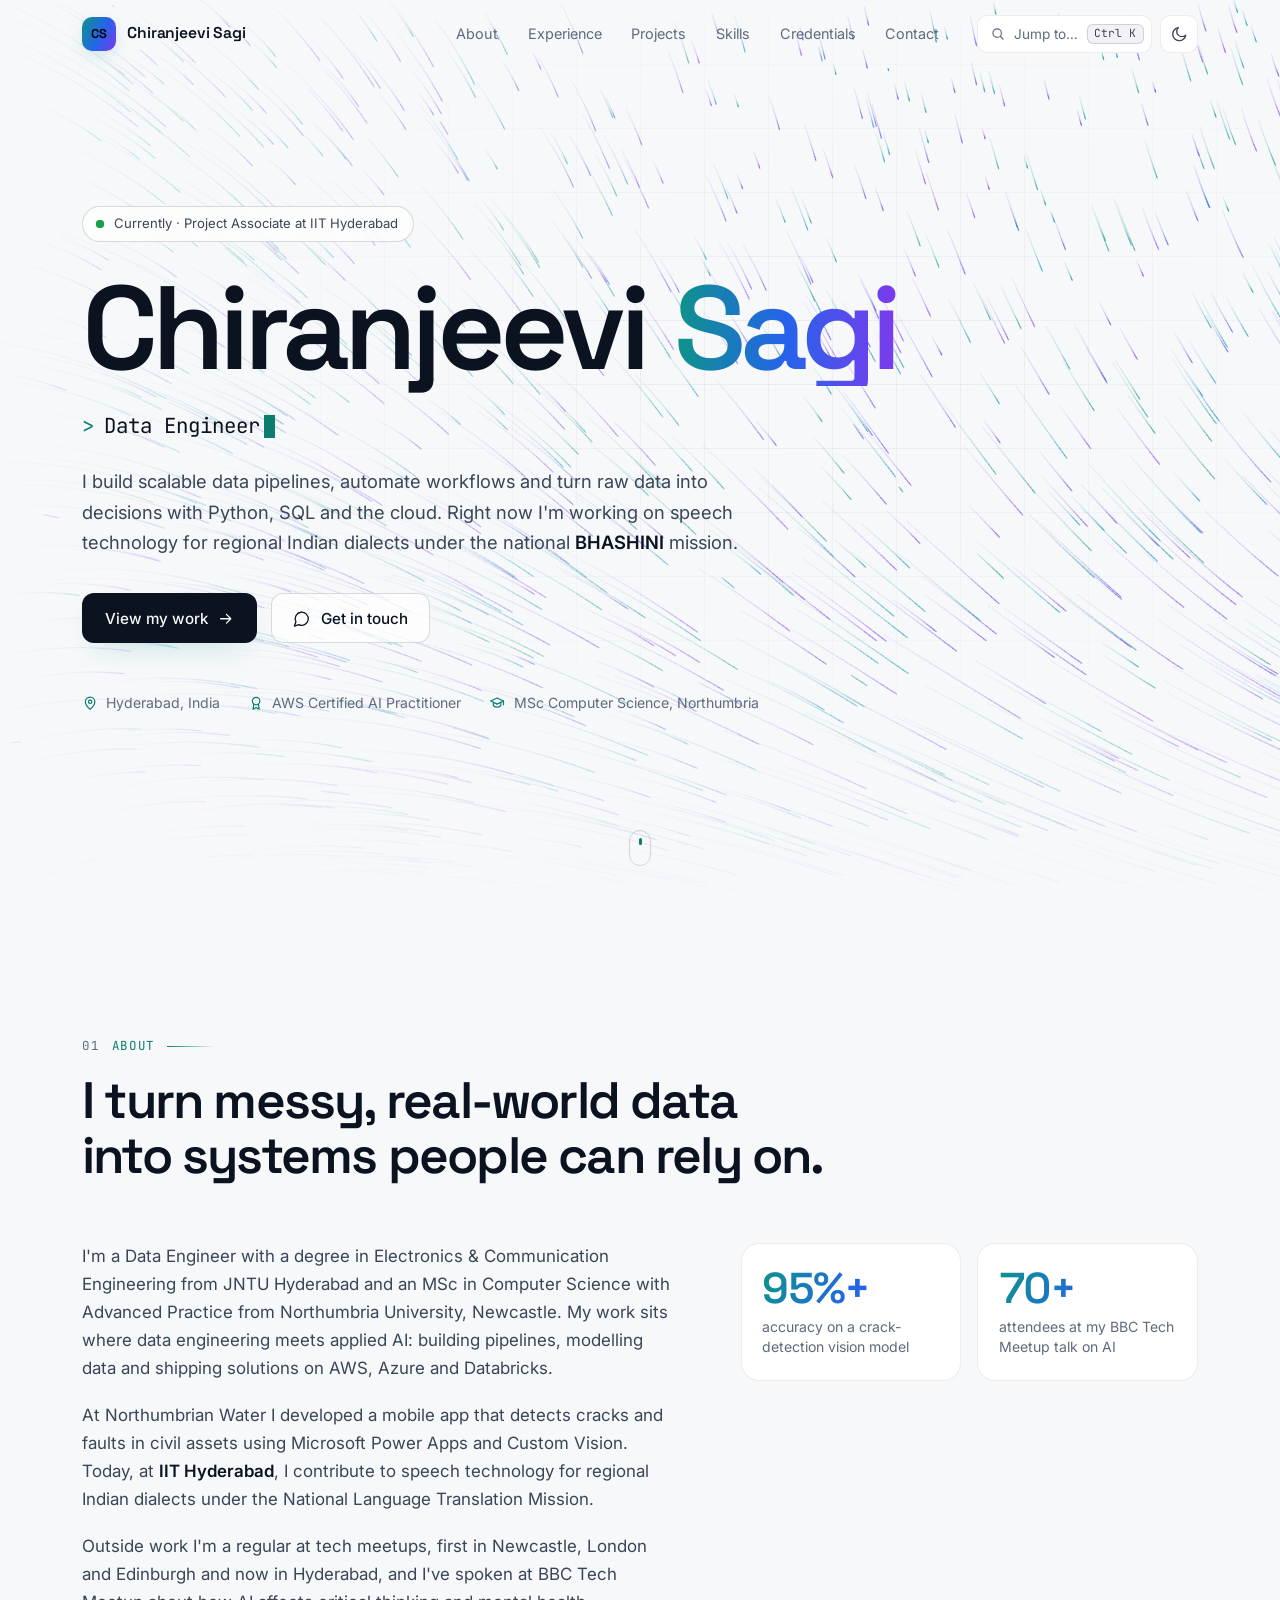
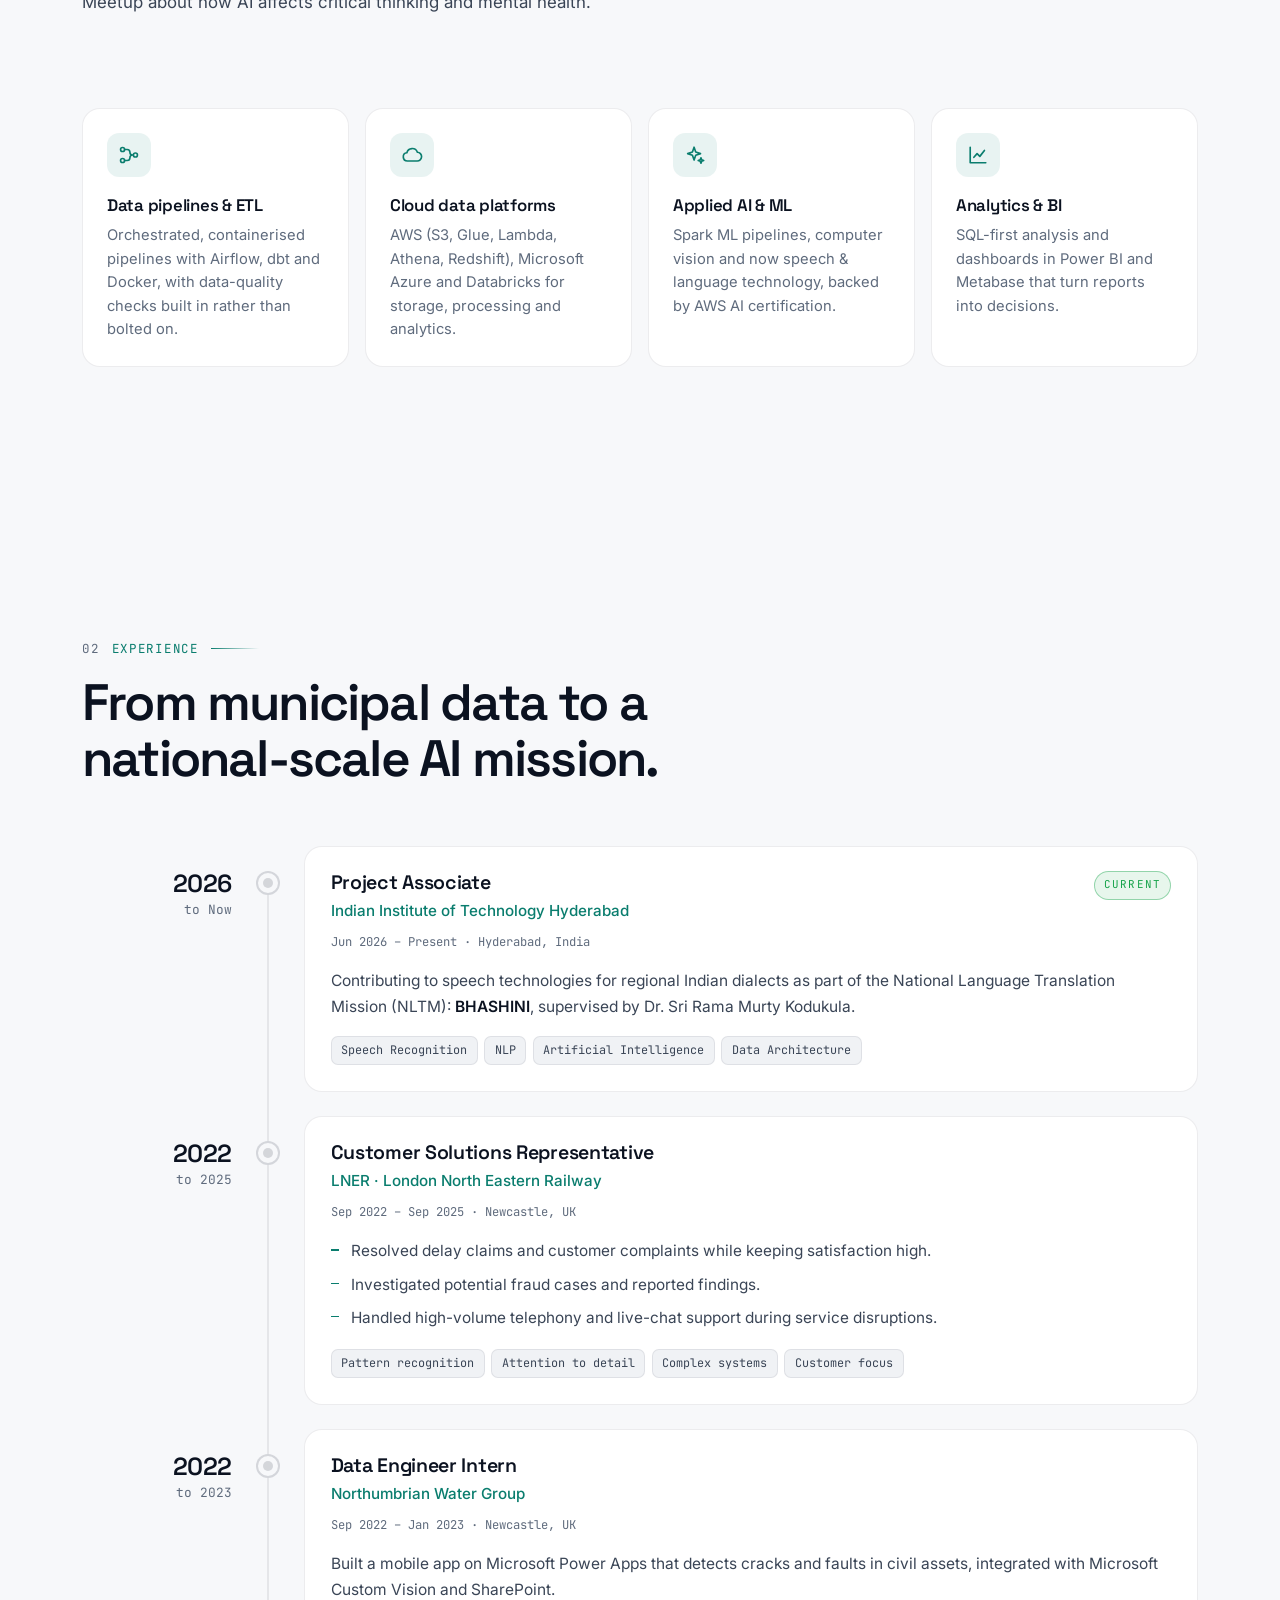
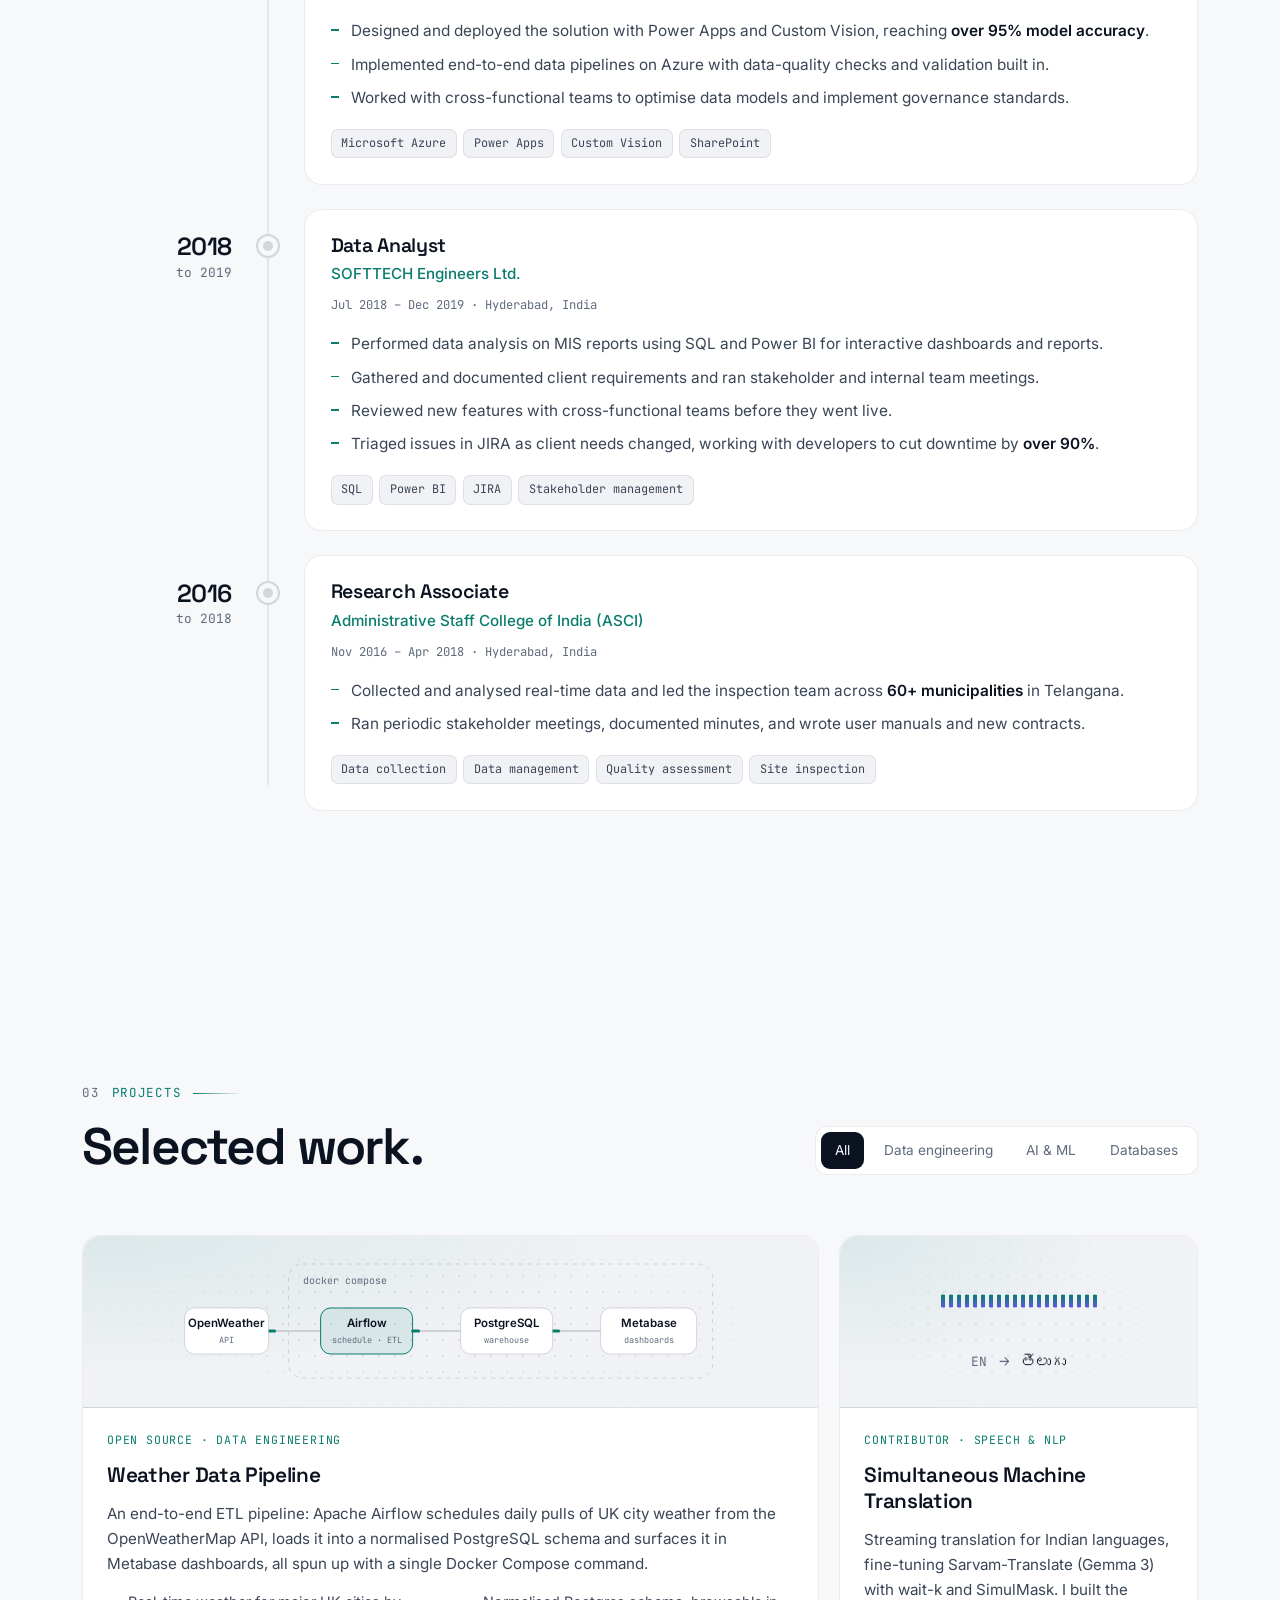
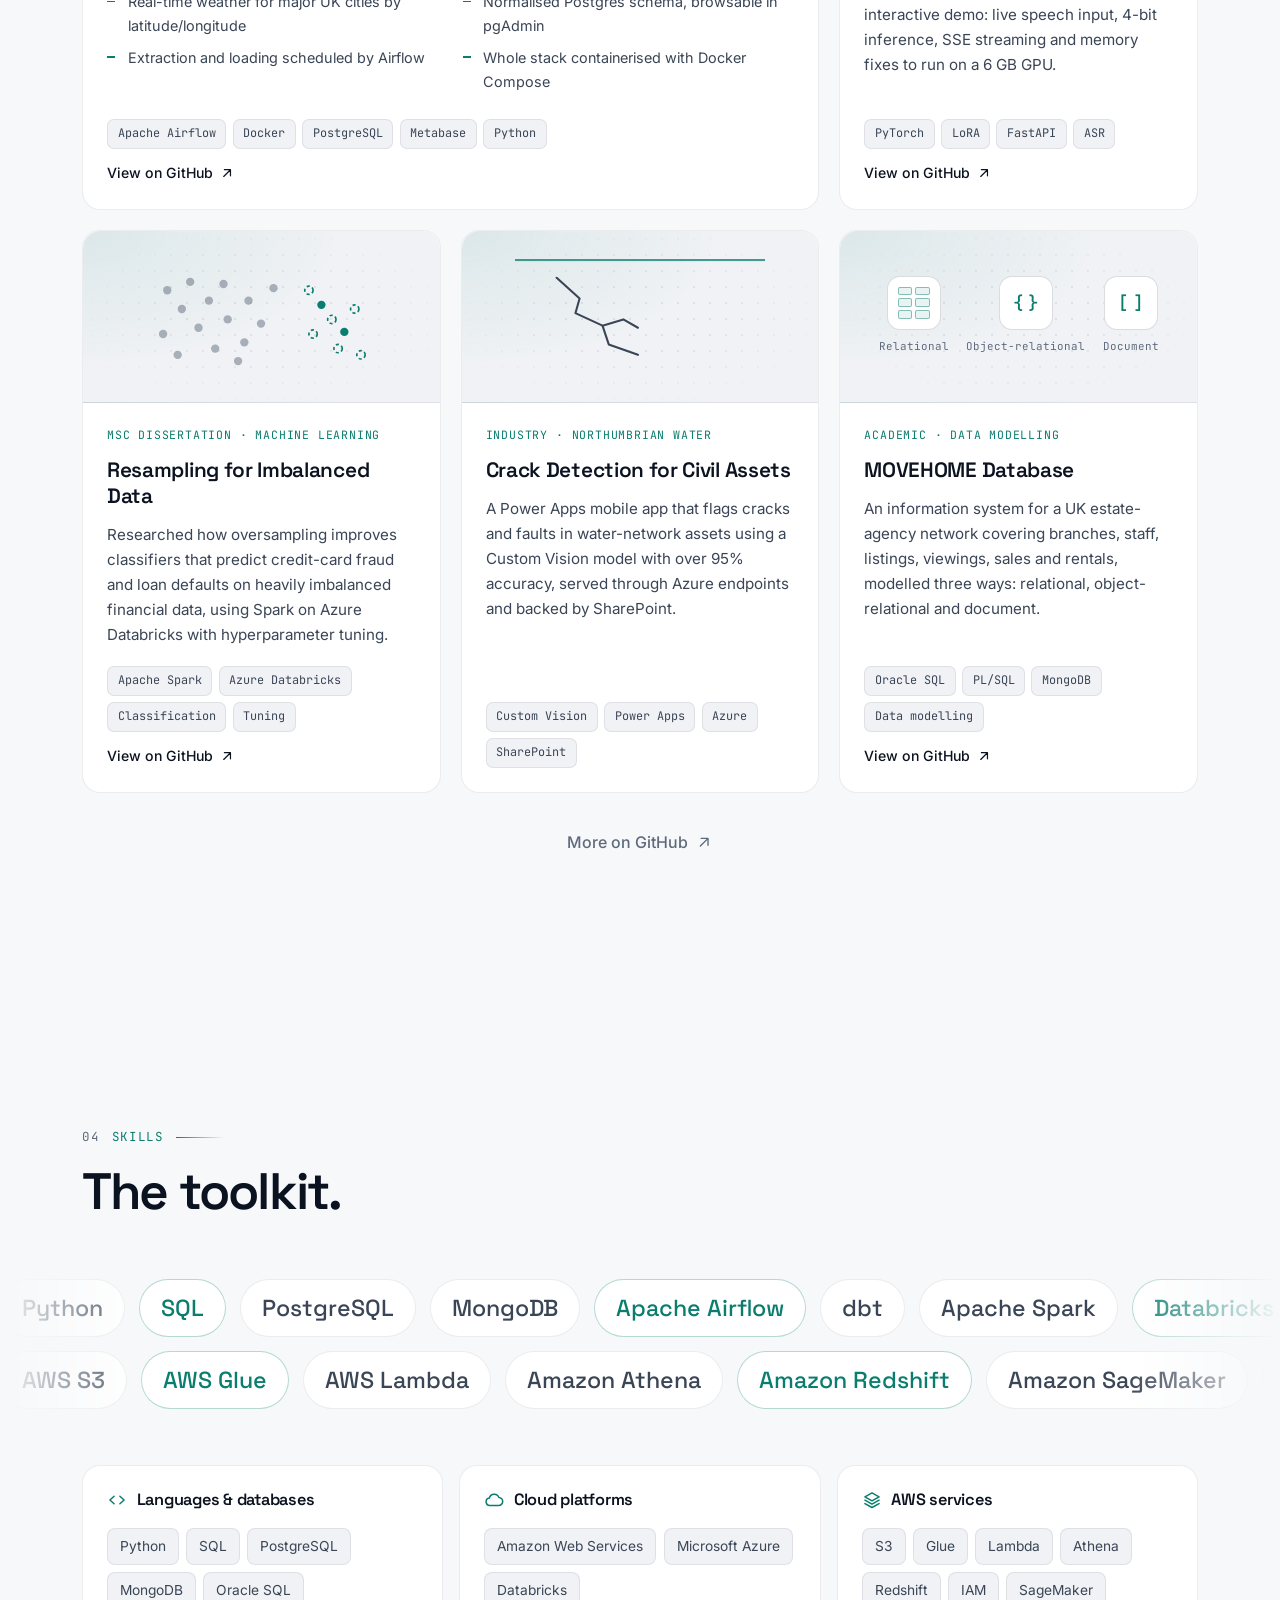
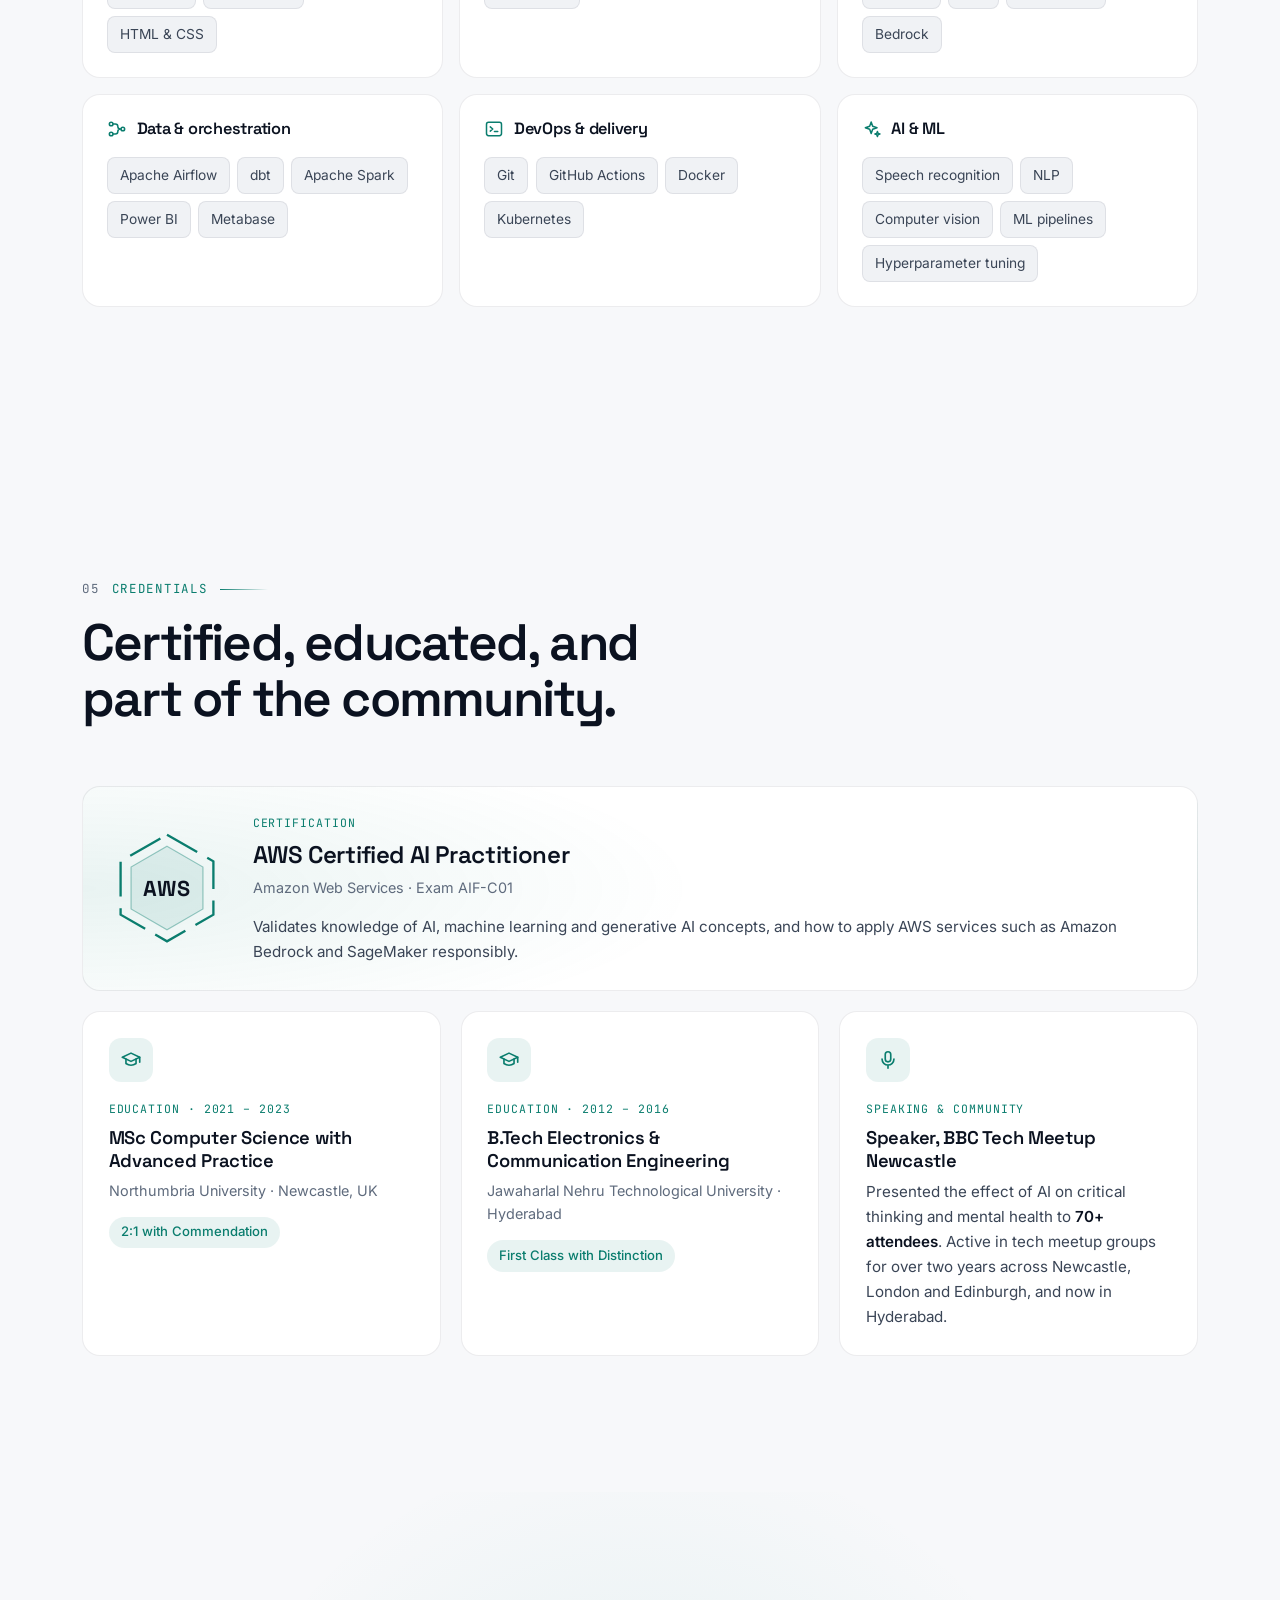
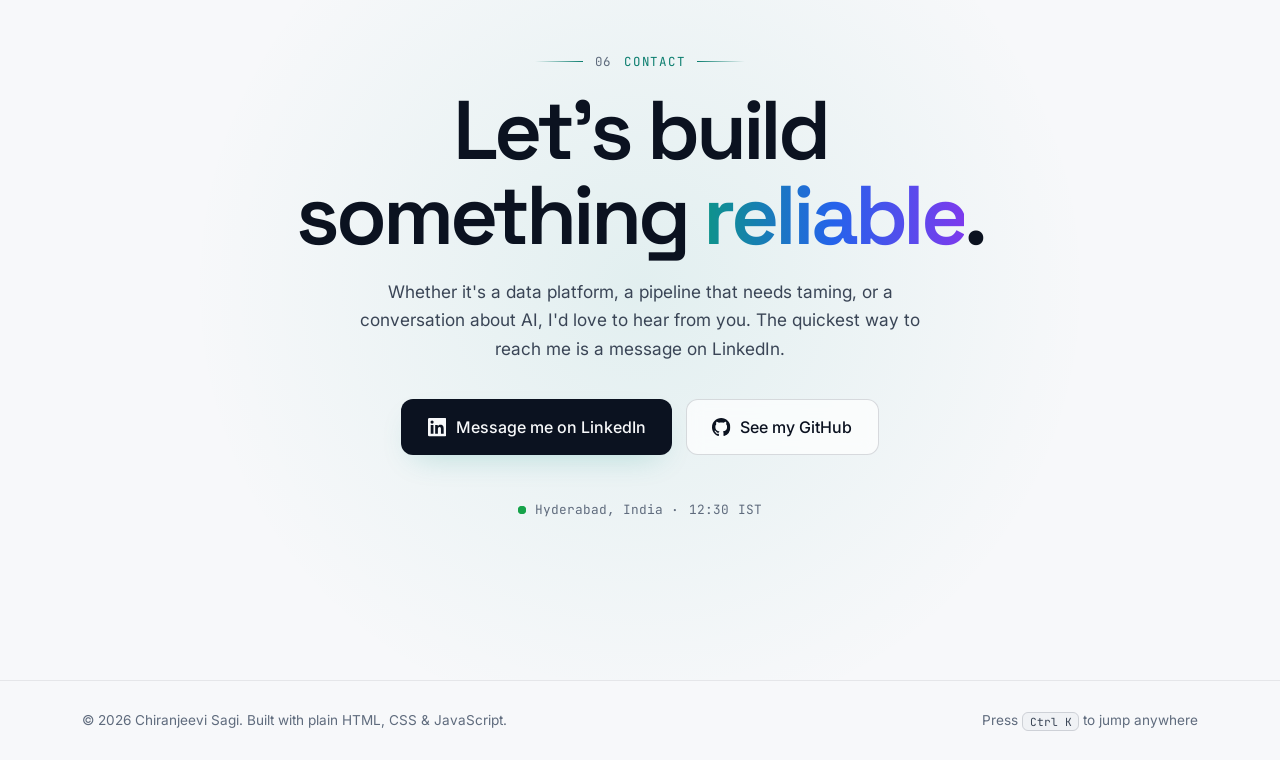
==== commit 869bed3d: "Remove the 30+ offices and 1M+ records claims Drop both headline stats, the About sentence that repe" ====
--- a/index.html
+++ b/index.html
@@ -213,10 +213,9 @@
               data engineering meets applied AI: building pipelines, modelling data and shipping solutions on AWS, Azure and Databricks.
             </p>
             <p>
-              Along the way I've turned municipal MIS data into SQL and Power BI reporting, aggregated datasets of over a
-              million records, and built an Azure-backed computer-vision app for Northumbrian Water. Today, at
-              <strong>IIT Hyderabad</strong>, I contribute to speech technology for regional Indian dialects under the
-              National Language Translation Mission.
+              At Northumbrian Water I developed a mobile app that detects cracks and faults in civil assets using
+              Microsoft Power Apps and Custom Vision. Today, at <strong>IIT Hyderabad</strong>, I contribute to speech
+              technology for regional Indian dialects under the National Language Translation Mission.
             </p>
             <p>
               Outside work I'm a regular at tech meetups, first in Newcastle, London and Edinburgh and now in Hyderabad,
@@ -226,16 +225,8 @@
 
           <ul class="stats reveal" data-stagger>
             <li class="stat card">
-              <span class="stat-num" data-count="1000000" data-suffix="+">1M+</span>
-              <span class="stat-label">records aggregated into reports</span>
-            </li>
-            <li class="stat card">
               <span class="stat-num" data-count="95" data-suffix="%+">95%+</span>
               <span class="stat-label">accuracy on a crack-detection vision model</span>
-            </li>
-            <li class="stat card">
-              <span class="stat-num" data-count="30" data-suffix="+">30+</span>
-              <span class="stat-label">municipal offices served with Power BI dashboards</span>
             </li>
             <li class="stat card">
               <span class="stat-num" data-count="70" data-suffix="+">70+</span>
@@ -351,7 +342,7 @@
               </header>
               <p class="tl-meta">Jul 2018 – Dec 2019 · Hyderabad, India</p>
               <ul class="tl-points">
-                <li>Analysed MIS reports with SQL and built interactive Power BI dashboards for <strong>30+ municipal offices</strong>.</li>
+                <li>Performed data analysis on MIS reports using SQL and Power BI for interactive dashboards and reports.</li>
                 <li>Gathered and documented client requirements and ran stakeholder and internal team meetings.</li>
                 <li>Reviewed new features with cross-functional teams before they went live.</li>
                 <li>Triaged issues in JIRA as client needs changed, working with developers to cut downtime by <strong>over 90%</strong>.</li>
@@ -373,7 +364,6 @@
               <p class="tl-meta">Nov 2016 – Apr 2018 · Hyderabad, India</p>
               <ul class="tl-points">
                 <li>Collected and analysed real-time data and led the inspection team across <strong>60+ municipalities</strong> in Telangana.</li>
-                <li>Aggregated reports from large-scale datasets of <strong>over one million records</strong>.</li>
                 <li>Ran periodic stakeholder meetings, documented minutes, and wrote user manuals and new contracts.</li>
               </ul>
               <ul class="tags"><li>Data collection</li><li>Data management</li><li>Quality assessment</li><li>Site inspection</li></ul>
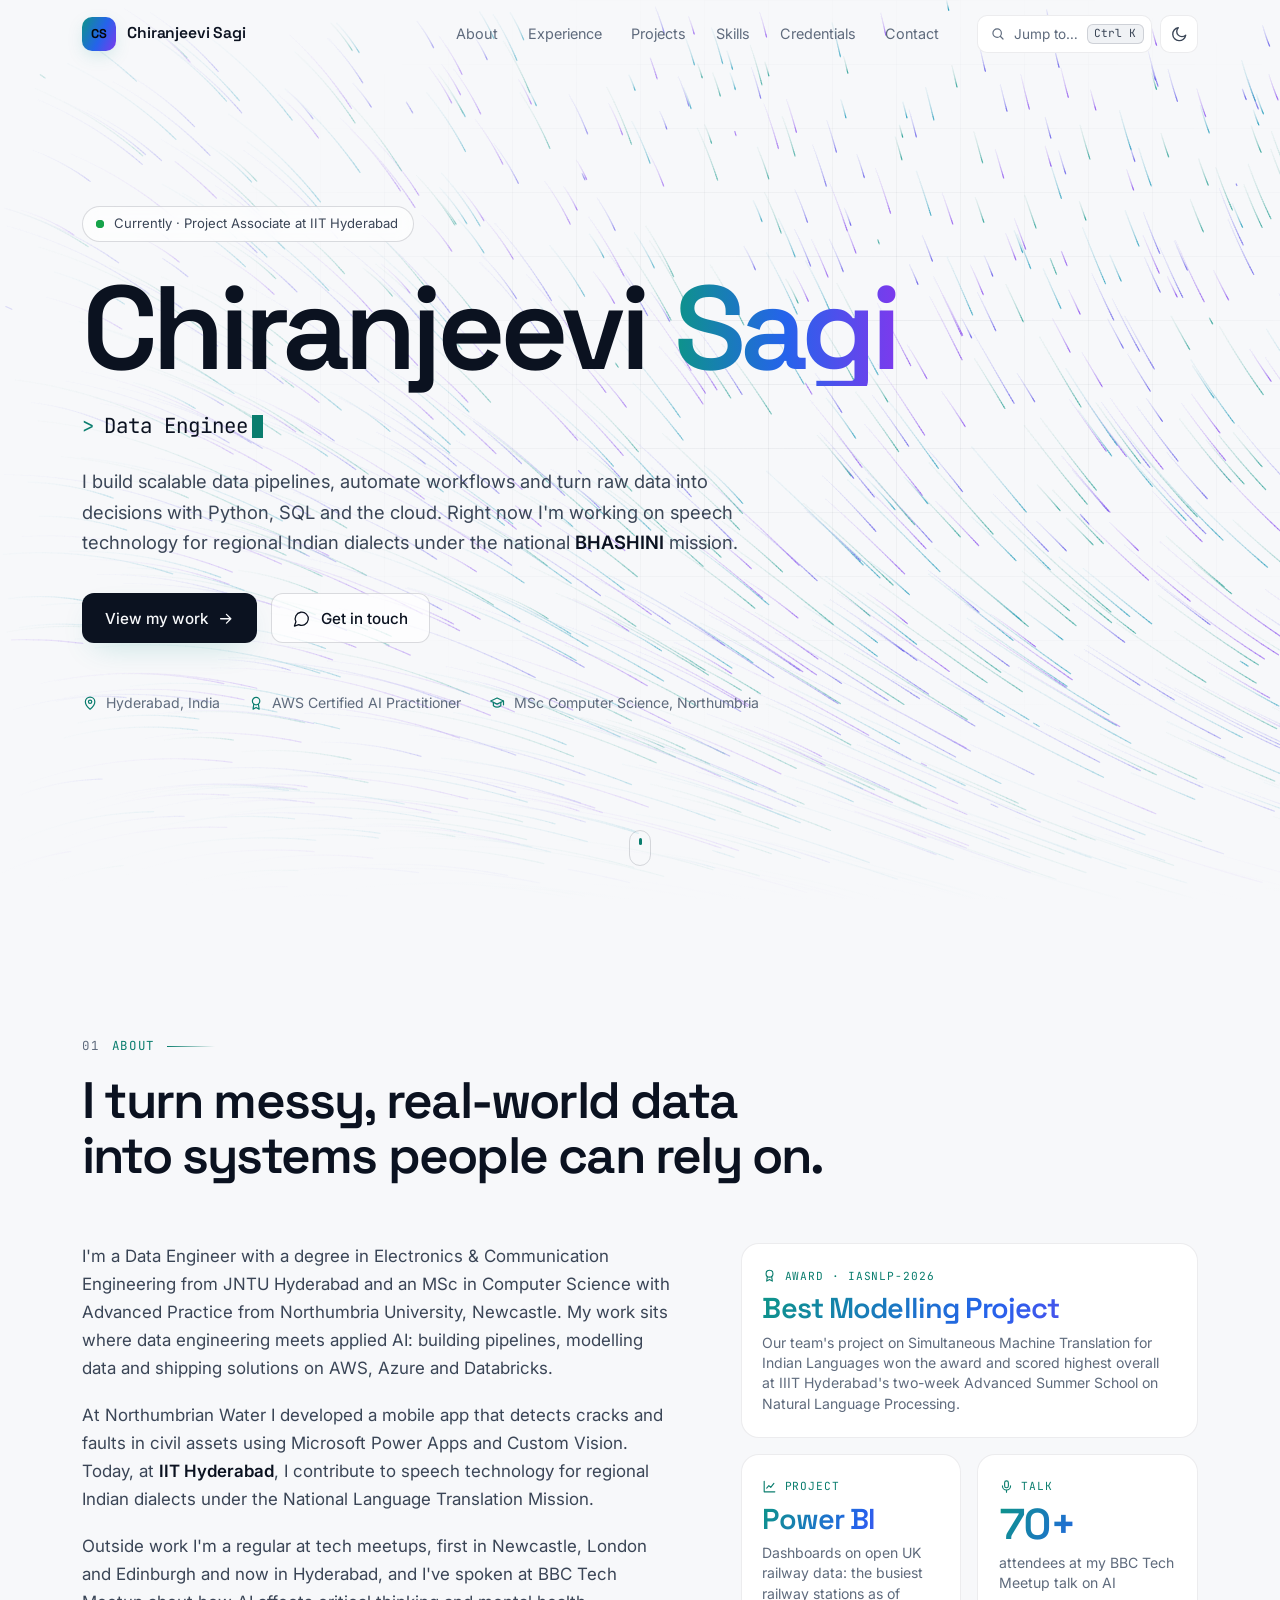
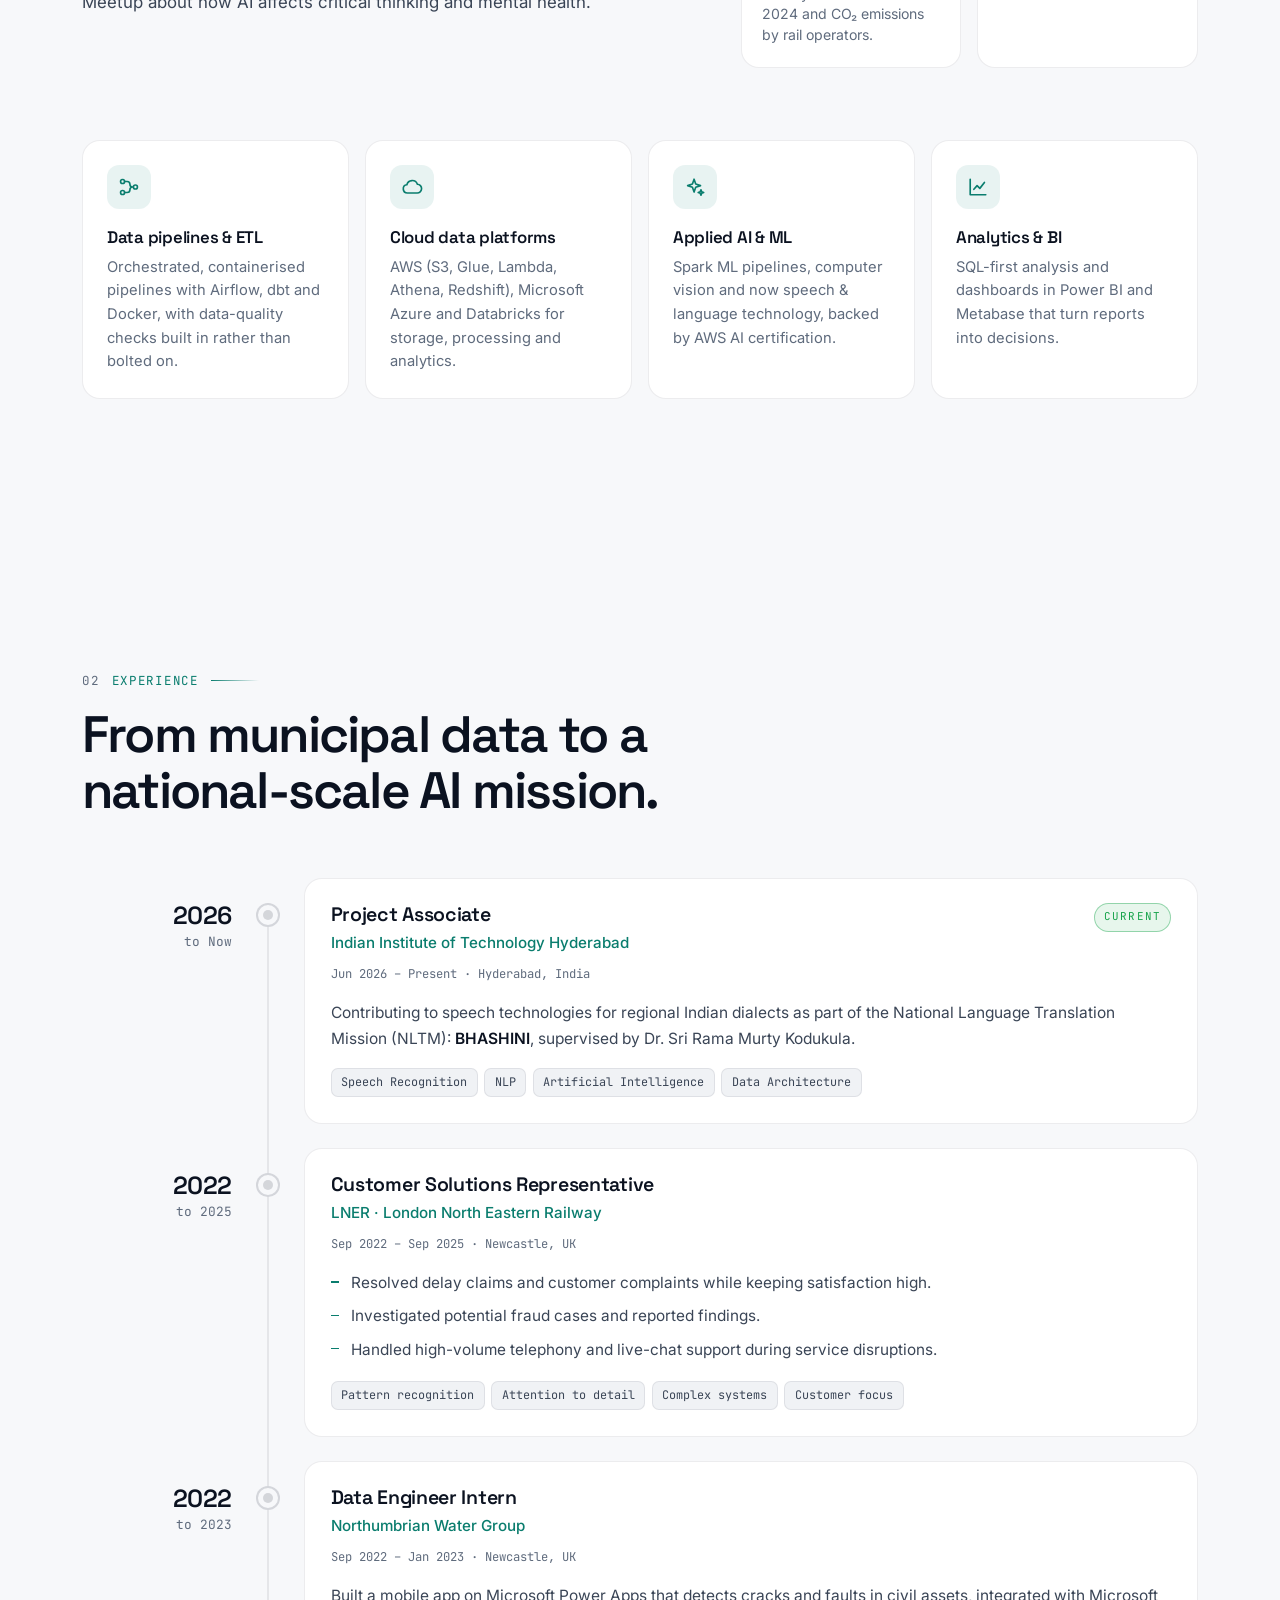
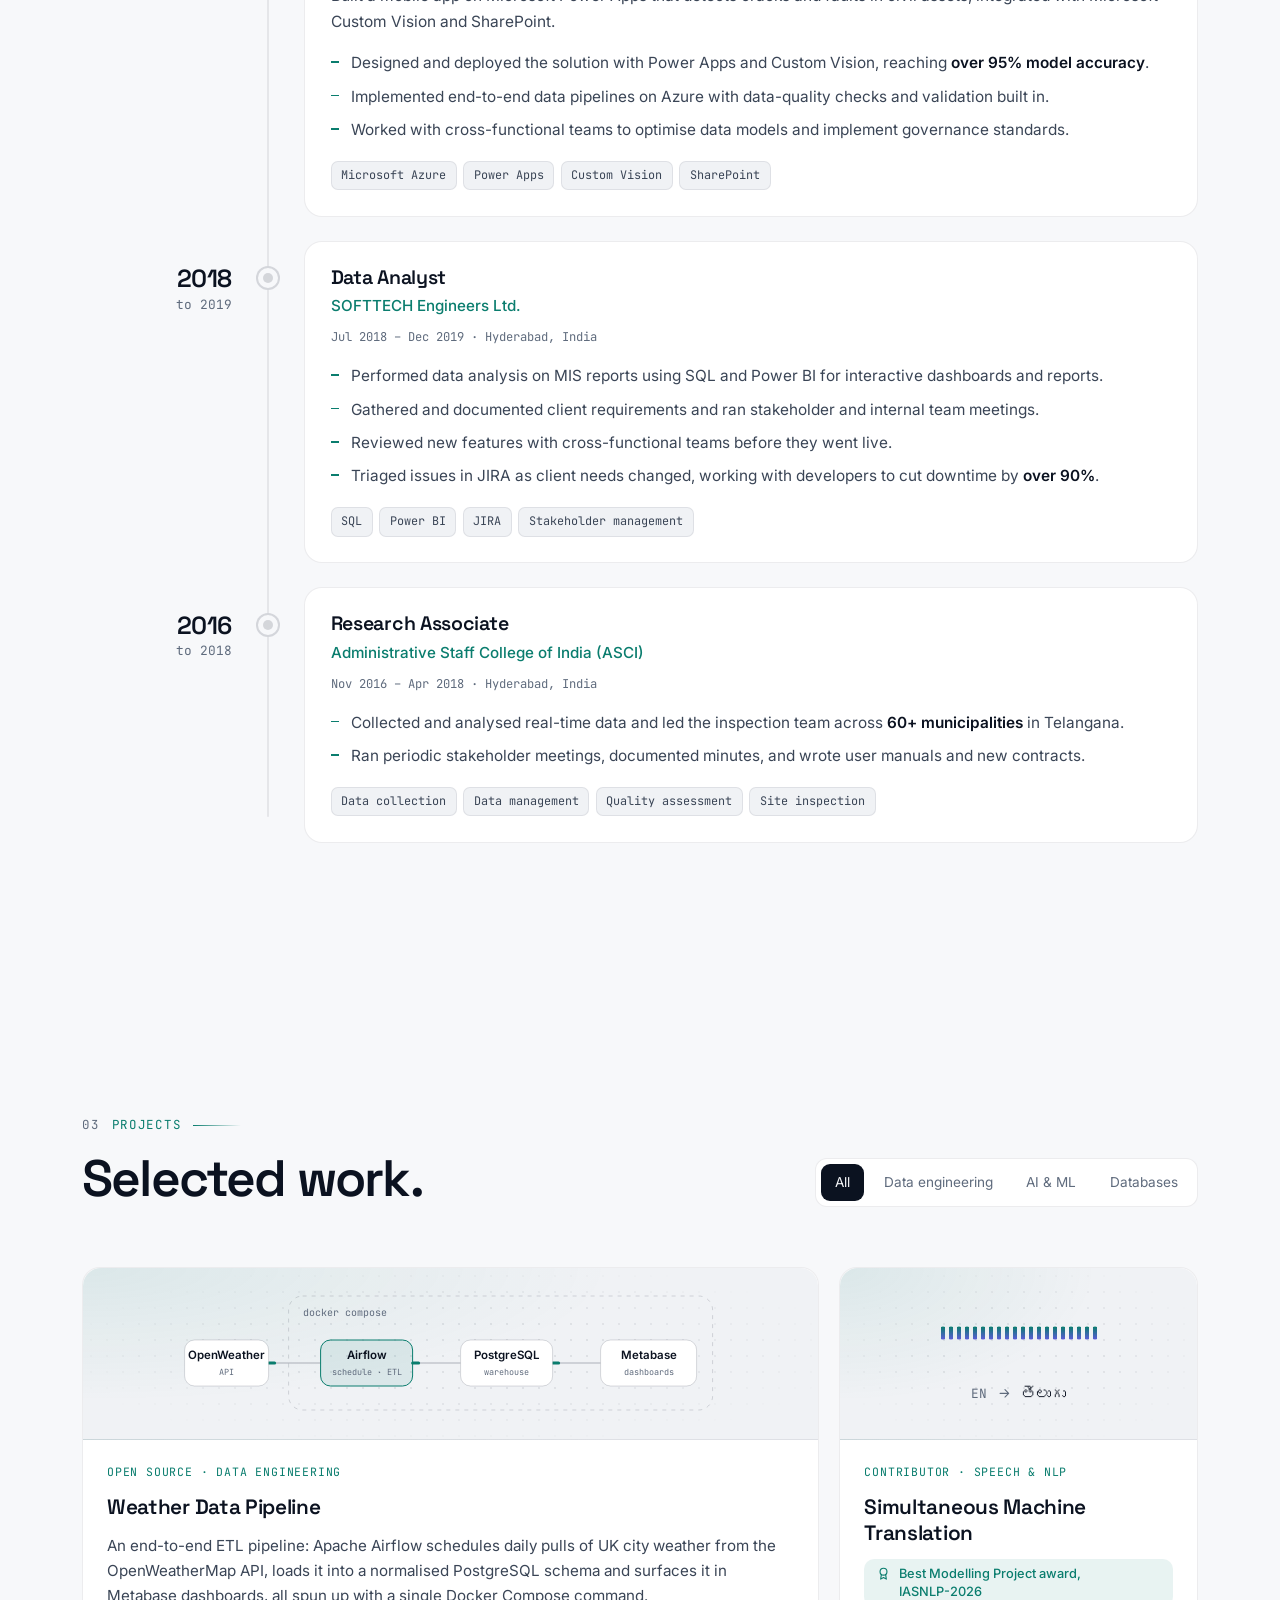
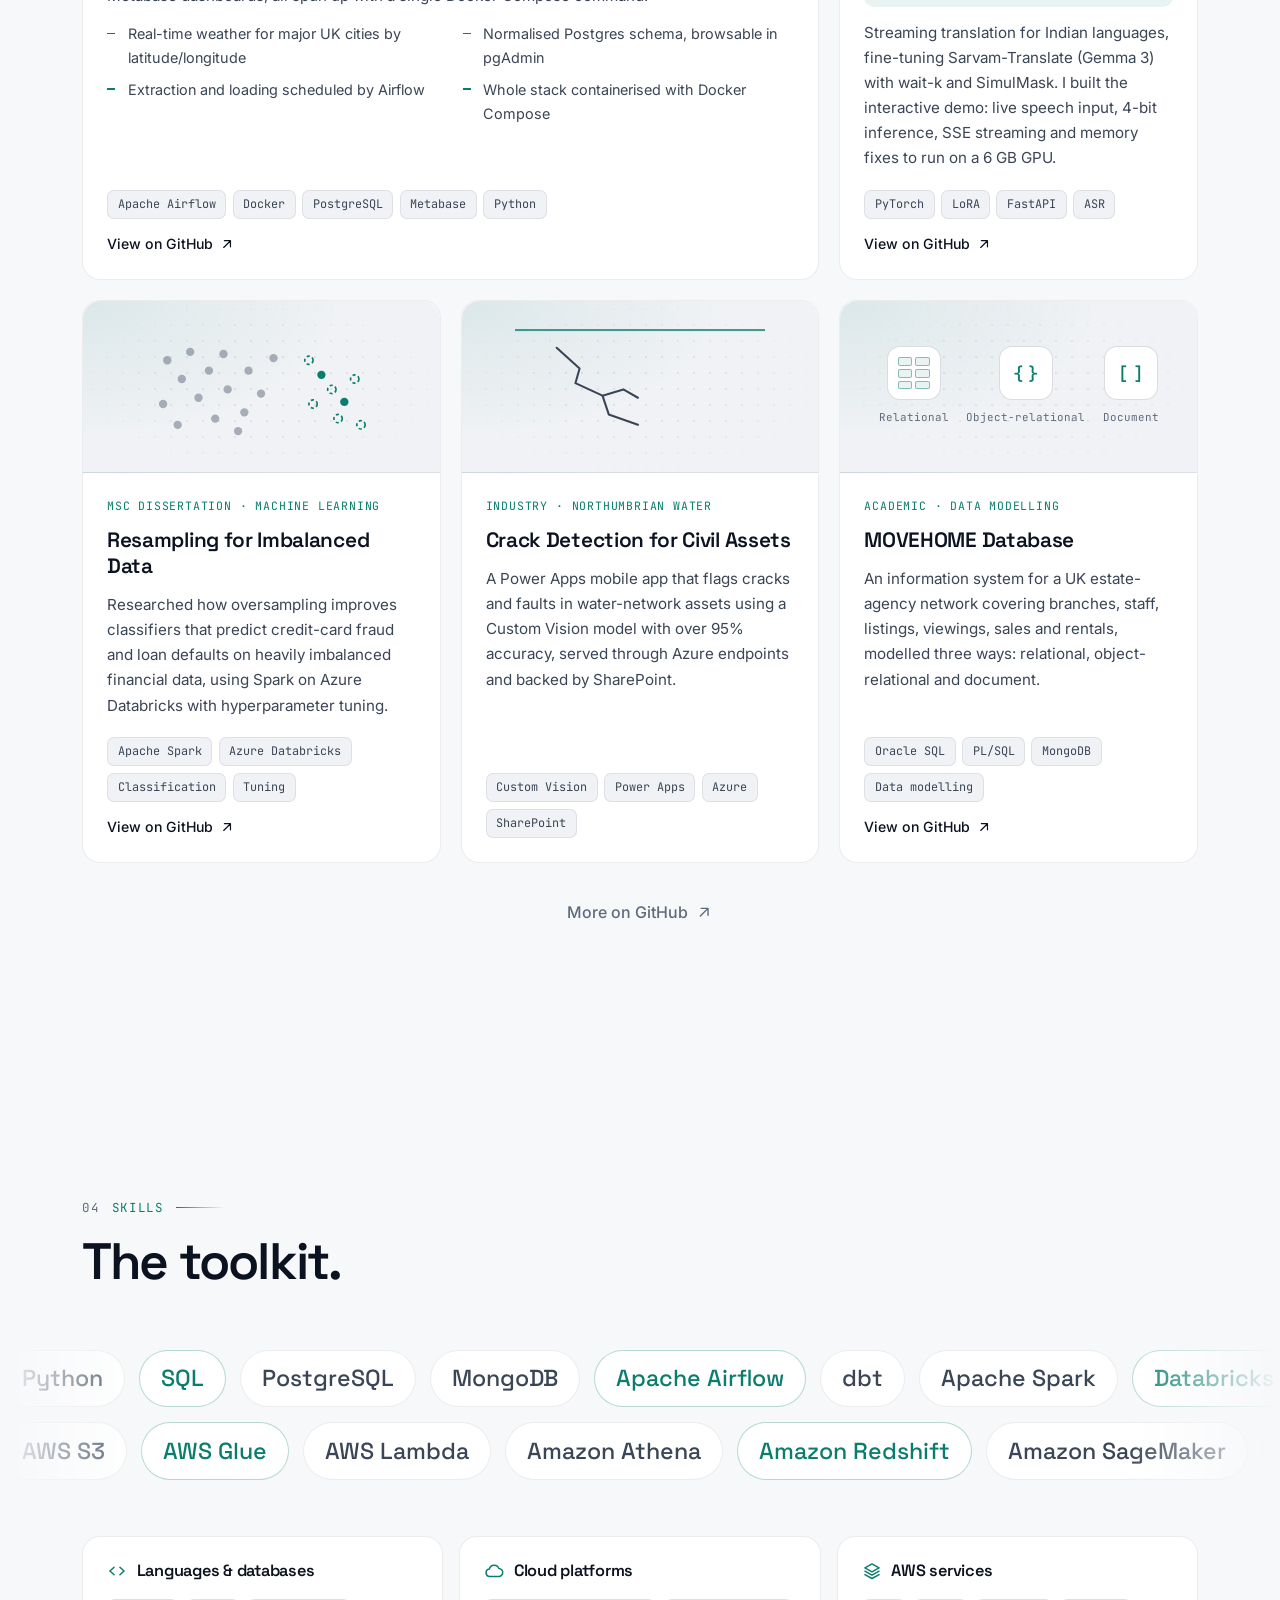
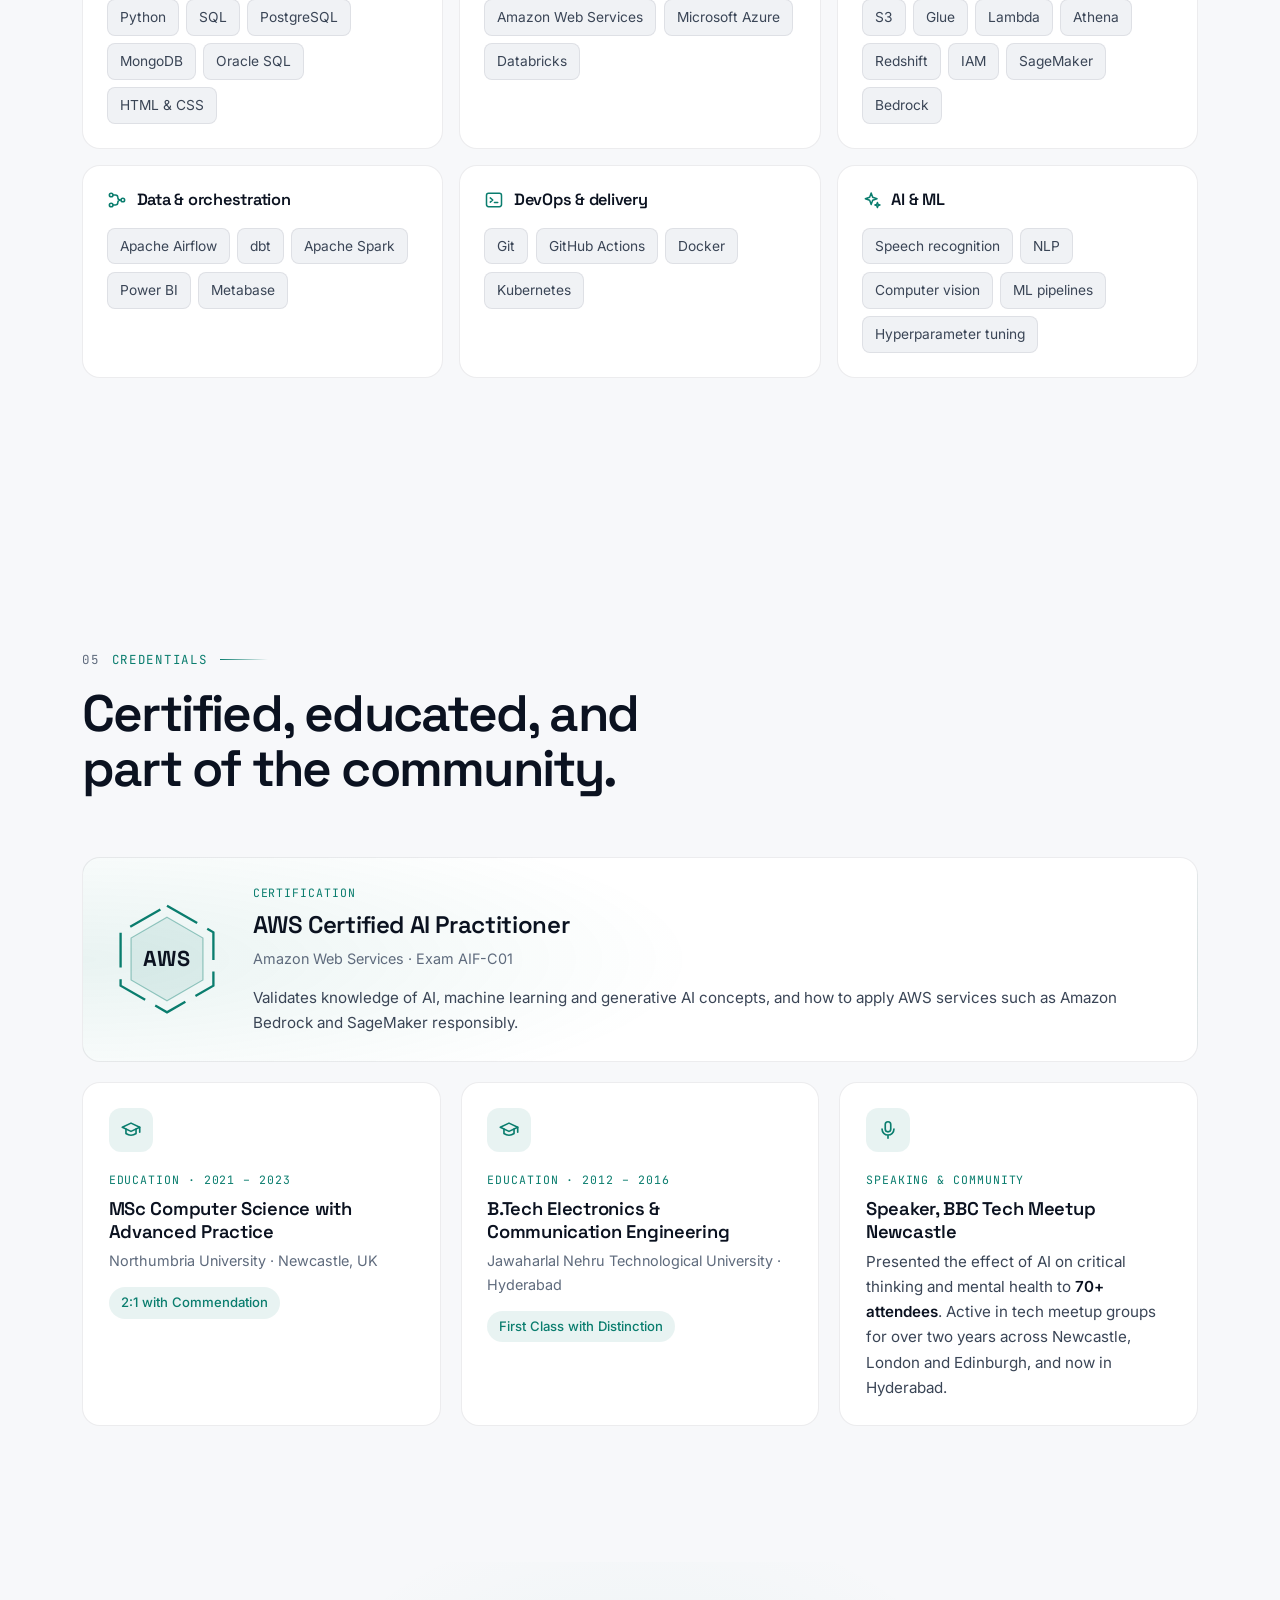
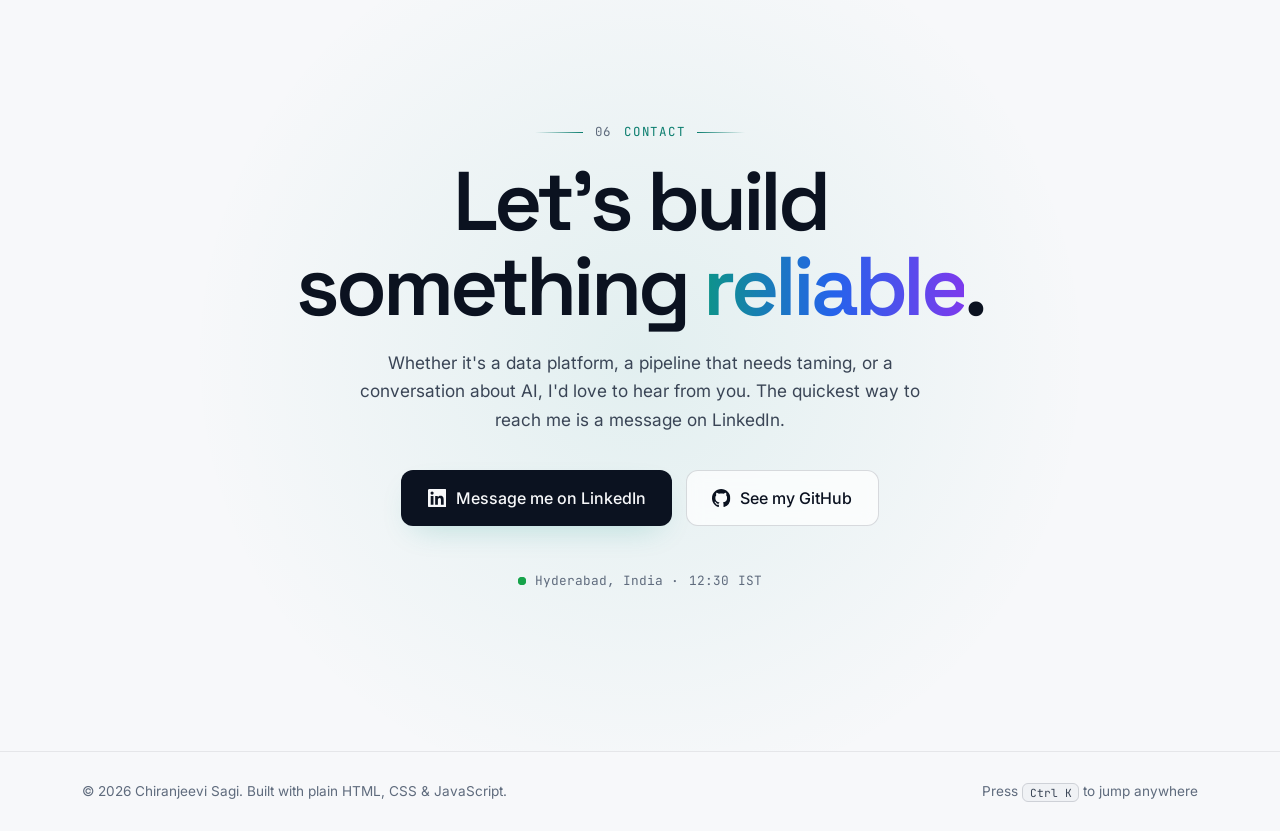
==== commit ab2b1701: "Highlight IASNLP-2026 award and Power BI dashboards in About Replace the crack-detection accuracy st" ====
--- a/index.html
+++ b/index.html
@@ -224,11 +224,18 @@
           </div>
 
           <ul class="stats reveal" data-stagger>
-            <li class="stat card">
-              <span class="stat-num" data-count="95" data-suffix="%+">95%+</span>
-              <span class="stat-label">accuracy on a crack-detection vision model</span>
+            <li class="stat stat-wide card">
+              <span class="stat-kind"><svg class="icon" aria-hidden="true"><use href="#i-award"/></svg>Award · IASNLP-2026</span>
+              <span class="stat-num stat-text">Best Modelling Project</span>
+              <span class="stat-label">Our team's project on Simultaneous Machine Translation for Indian Languages won the award and scored highest overall at IIIT Hyderabad's two-week Advanced Summer School on Natural Language Processing.</span>
             </li>
             <li class="stat card">
+              <span class="stat-kind"><svg class="icon" aria-hidden="true"><use href="#i-chart"/></svg>Project</span>
+              <span class="stat-num stat-text">Power BI</span>
+              <span class="stat-label">Dashboards on open UK railway data: the busiest railway stations as of 2024 and CO₂ emissions by rail operators.</span>
+            </li>
+            <li class="stat card">
+              <span class="stat-kind"><svg class="icon" aria-hidden="true"><use href="#i-mic"/></svg>Talk</span>
               <span class="stat-num" data-count="70" data-suffix="+">70+</span>
               <span class="stat-label">attendees at my BBC Tech Meetup talk on AI</span>
             </li>
@@ -435,6 +442,7 @@
             <div class="project-body">
               <p class="project-kind">Contributor · Speech &amp; NLP</p>
               <h3><a class="stretched" href="https://github.com/chiranjeevi-sagi/Simultaneous-Machine-Translation" target="_blank" rel="noopener">Simultaneous Machine Translation</a></h3>
+              <span class="project-award"><svg class="icon" aria-hidden="true"><use href="#i-award"/></svg><span>Best Modelling Project award, <span class="nowrap">IASNLP-2026</span></span></span>
               <p>
                 Streaming translation for Indian languages, fine-tuning Sarvam-Translate (Gemma 3) with wait-k and SimulMask.
                 I built the interactive demo: live speech input, 4-bit inference, SSE streaming and memory fixes to run on a 6&nbsp;GB GPU.
--- a/assets/css/style.css
+++ b/assets/css/style.css
@@ -394,6 +394,10 @@
   background: var(--grad); -webkit-background-clip: text; background-clip: text; color: transparent; -webkit-text-fill-color: transparent;
 }
 .stat-label { font-size: .88rem; line-height: 1.45; color: var(--muted); }
+.stat-wide { grid-column: 1 / -1; }
+.stat-kind { display: flex; align-items: center; gap: .45rem; font-family: var(--font-mono); font-size: .7rem; letter-spacing: .08em; text-transform: uppercase; color: var(--accent); }
+.stat-kind .icon { width: 15px; height: 15px; }
+.stat-text { font-size: clamp(1.45rem, 2.4vw, 1.8rem); line-height: 1.15; letter-spacing: -.03em; }
 
 .focus-grid { display: grid; grid-template-columns: repeat(4, 1fr); gap: 1rem; list-style: none; margin: 0; padding: 0; }
 .focus { padding: 1.5rem; }
@@ -464,6 +468,13 @@
 .project-body { display: flex; flex: 1; flex-direction: column; gap: .8rem; padding: 1.4rem 1.5rem 1.5rem; }
 .project-kind { margin: 0; font-family: var(--font-mono); font-size: .72rem; letter-spacing: .07em; text-transform: uppercase; color: var(--accent); }
 .project h3 { margin: 0; font-size: 1.3rem; }
+.project-award {
+  align-self: flex-start; display: inline-flex; align-items: flex-start; gap: .45rem;
+  padding: .4rem .75rem; border-radius: 10px; background: var(--accent-soft);
+  font-size: .8rem; font-weight: 500; line-height: 1.4; color: var(--accent);
+}
+.project-award .icon { width: 15px; height: 15px; margin-top: .1em; }
+.nowrap { white-space: nowrap; }
 .project-body > p:not(.project-kind) { margin: 0; font-size: .95rem; color: var(--text-2); }
 .project .tags { margin-top: auto; padding-top: .4rem; }
 .project-points { grid-template-columns: 1fr 1fr; column-gap: 1.5rem; margin: .1rem 0 .4rem; }
@@ -700,6 +711,7 @@
   .project-points { grid-template-columns: 1fr; }
   .cred-cert { grid-template-columns: 1fr; gap: 1.25rem; }
   .cert-badge { width: 88px; height: 88px; }
+  .stats { grid-template-columns: 1fr; }
   .stat { padding: 1.15rem 1rem; }
   .hero { padding-block: calc(var(--header-h) + 2rem) 4.5rem; }
   .hero-facts { flex-direction: column; gap: .55rem; }
